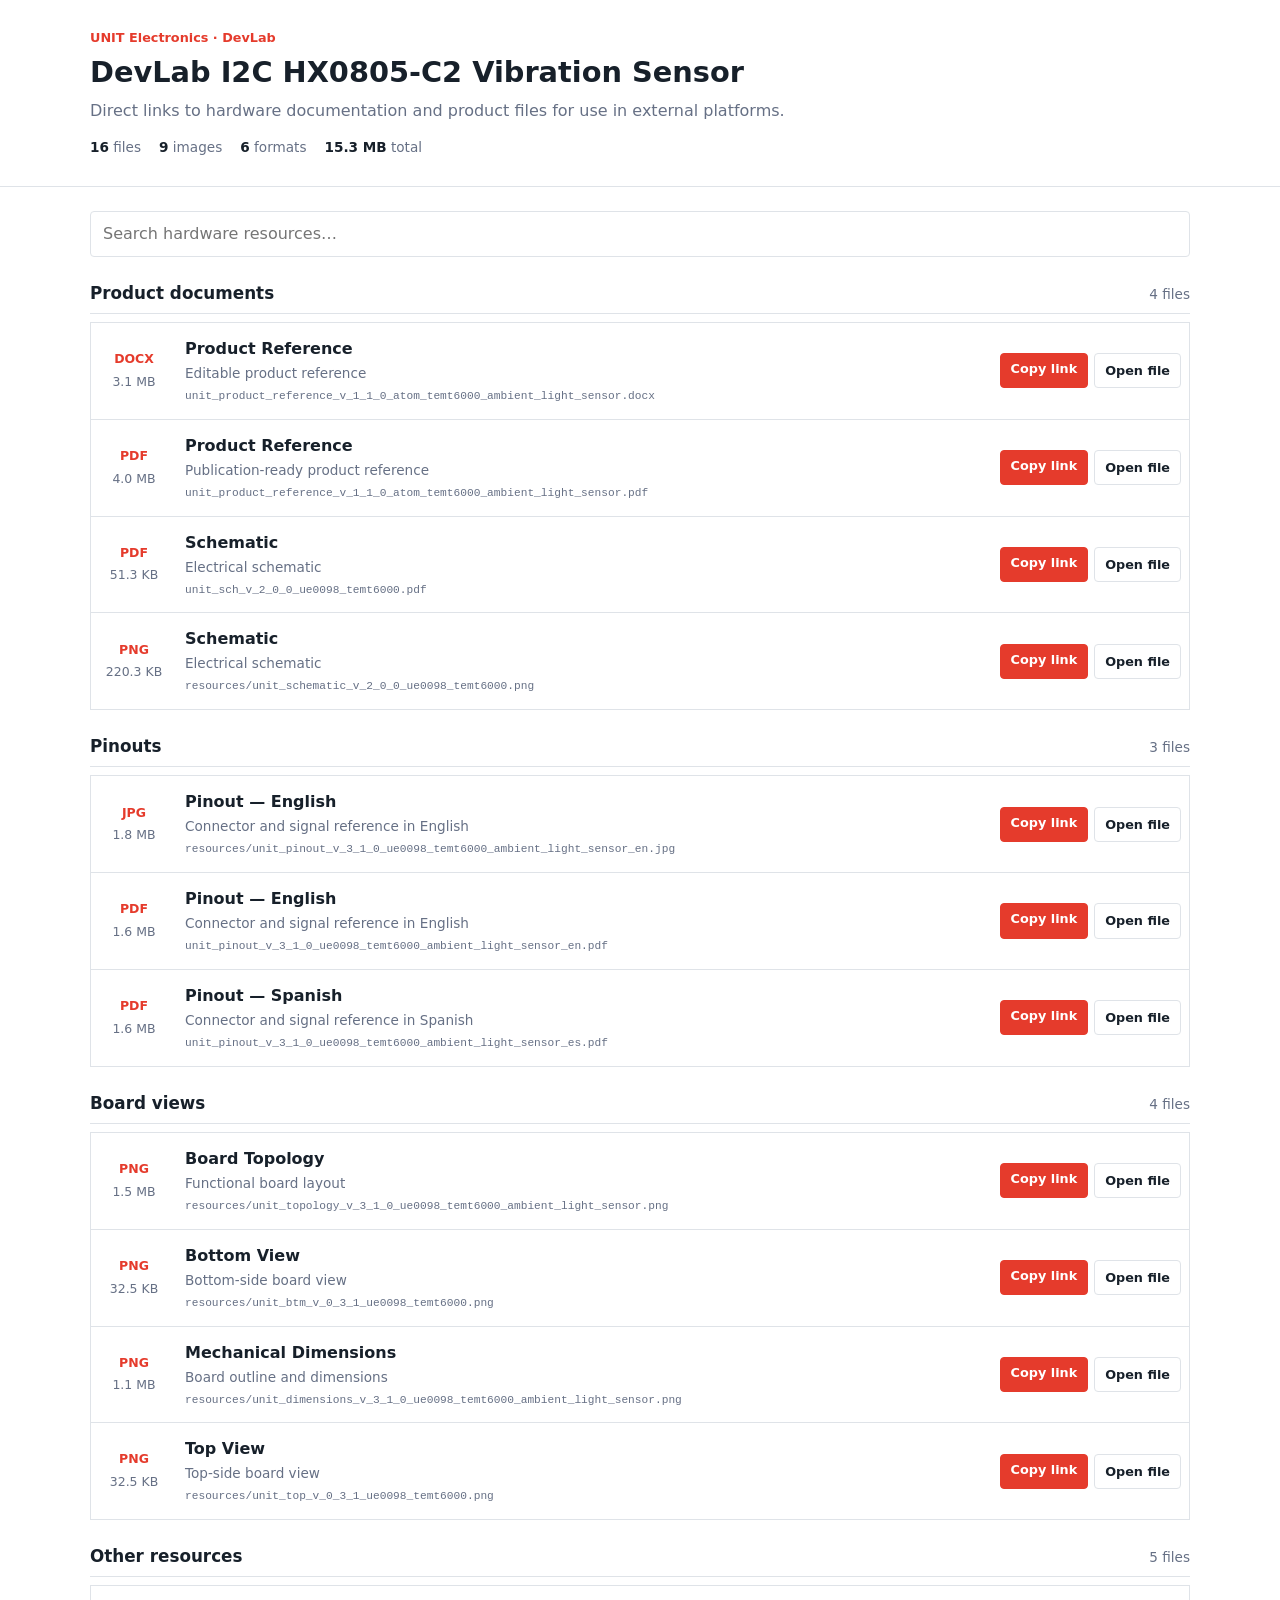
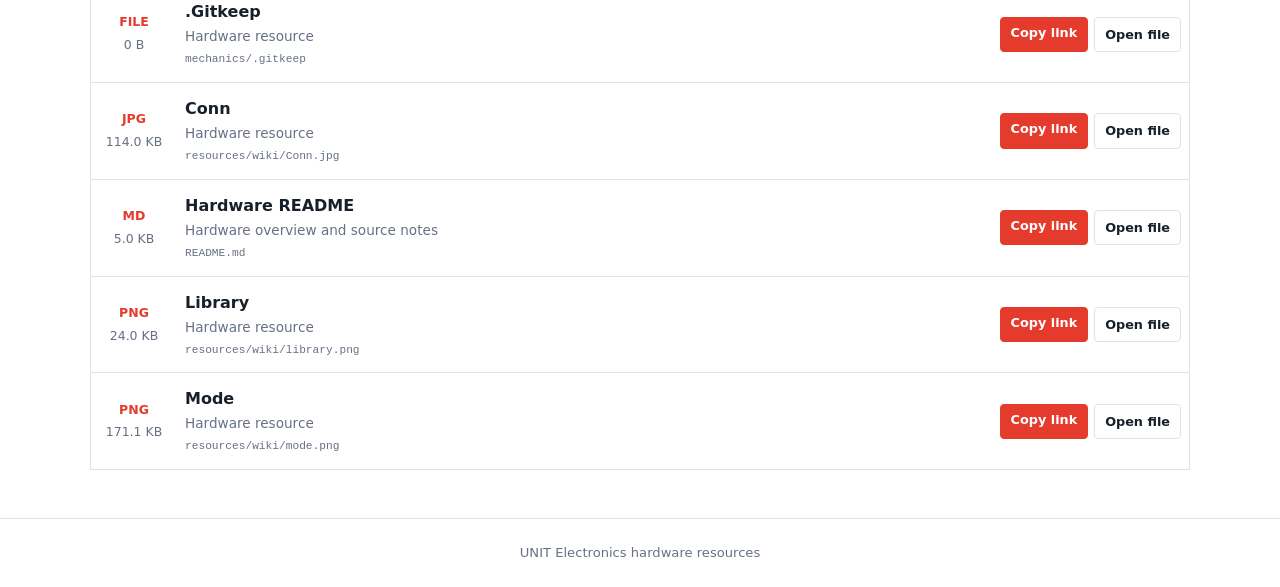
==== docs/hardware/index.html @ 13d0ce16 "Auto-update hardware documentation" ====
<!DOCTYPE html>
<html lang="en">
<head>
  <meta charset="UTF-8">
  <meta name="viewport" content="width=device-width, initial-scale=1.0">
  <meta name="description" content="DevLab I2C HX0805-C2 Vibration Sensor hardware documentation and downloads">
  <title>DevLab I2C HX0805-C2 Vibration Sensor | Hardware Resources</title>
  <style>
    :root {
      --ink: #17202a;
      --muted: #667085;
      --line: #dfe3e8;
      --brand: #e53b2c;
    }
    * { box-sizing: border-box; }
    body {
      margin: 0;
      color: var(--ink);
      font: 16px/1.5 Inter, ui-sans-serif, system-ui, -apple-system, sans-serif;
    }
    .site-header { border-bottom: 1px solid var(--line); }
    .header-content, main {
      width: min(1100px, calc(100% - 32px));
      margin: 0 auto;
    }
    .header-content { padding: 28px 0; }
    .eyebrow {
      margin: 0 0 4px;
      color: var(--brand);
      font-size: .8rem;
      font-weight: 700;
    }
    h1 { margin: 0; font-size: 1.8rem; }
    .subtitle { margin: 5px 0 0; color: var(--muted); }
    .summary {
      display: flex;
      flex-wrap: wrap;
      gap: 18px;
      margin-top: 14px;
      color: var(--muted);
      font-size: .85rem;
    }
    .summary strong { color: var(--ink); }
    main { padding: 24px 0 48px; }
    .toolbar { margin-bottom: 24px; }
    .search {
      width: 100%;
      padding: 10px 12px;
      border: 1px solid var(--line);
      border-radius: 4px;
      color: var(--ink);
      font: inherit;
    }
    .search:focus { outline: 2px solid #f6c4bf; border-color: var(--brand); }
    .resource-section { margin-top: 24px; }
    .section-heading {
      display: flex;
      align-items: baseline;
      justify-content: space-between;
      margin-bottom: 8px;
      border-bottom: 1px solid var(--line);
    }
    .section-heading h2 { margin: 0 0 7px; font-size: 1.05rem; }
    .section-heading span { color: var(--muted); font-size: .85rem; }
    .resource-list { border-top: 1px solid var(--line); }
    .resource-item {
      display: grid;
      grid-template-columns: 70px minmax(0, 1fr) auto;
      align-items: center;
      gap: 16px;
      padding: 14px 8px;
      border: 1px solid var(--line);
      border-top: 0;
    }
    .file-meta { display: grid; gap: 4px; text-align: center; }
    .file-type {
      color: var(--brand);
      font-size: .78rem;
    }
    .file-size { color: var(--muted); font-size: .78rem; }
    .resource-details { min-width: 0; }
    .resource-item h3 { margin: 0; font-size: 1rem; }
    .resource-item p {
      display: inline;
      margin: 0 8px 0 0;
      color: var(--muted);
      font-size: .85rem;
    }
    .resource-item code {
      display: block;
      overflow: hidden;
      margin-top: 3px;
      color: var(--muted);
      font-size: .7rem;
      text-overflow: ellipsis;
      white-space: nowrap;
    }
    .actions { display: flex; gap: 6px; }
    .button {
      display: inline-flex;
      justify-content: center;
      padding: 7px 10px;
      border: 1px solid var(--line);
      border-radius: 4px;
      color: var(--ink);
      background: #fff;
      cursor: pointer;
      text-decoration: none;
      font-size: .8rem;
      font-weight: 600;
      font-family: inherit;
    }
    .button:hover { border-color: #aeb4bd; }
    .button.primary { color: #fff; border-color: var(--brand); background: var(--brand); }
    .empty-state { display: none; padding: 32px 0; color: var(--muted); text-align: center; }
    footer { padding: 24px 16px; border-top: 1px solid var(--line); color: var(--muted); text-align: center; font-size: .82rem; }
    [hidden] { display: none !important; }
    .visually-hidden {
      position: absolute;
      width: 1px;
      height: 1px;
      padding: 0;
      margin: -1px;
      overflow: hidden;
      clip: rect(0, 0, 0, 0);
      white-space: nowrap;
      border: 0;
    }
    @media (max-width: 680px) {
      .resource-item { grid-template-columns: 52px minmax(0, 1fr); }
      .actions { grid-column: 1 / -1; padding-left: 68px; }
    }
  </style>
</head>
<body>
  <header class="site-header">
    <div class="header-content">
      <p class="eyebrow">UNIT Electronics · DevLab</p>
      <h1>DevLab I2C HX0805-C2 Vibration Sensor</h1>
      <p class="subtitle">Direct links to hardware documentation and product files for use in external platforms.</p>
      <div class="summary" aria-label="Resource summary">
        <span><strong>16</strong> files</span>
        <span><strong>9</strong> images</span>
        <span><strong>6</strong> formats</span>
        <span><strong>15.3 MB</strong> total</span>
      </div>
    </div>
  </header>
  <main>
    <div class="toolbar">
      <label for="resource-search" class="visually-hidden">Search hardware resources</label>
      <input id="resource-search" class="search" type="search" placeholder="Search hardware resources…" autocomplete="off">
    </div>

      <section class="resource-section">
        <div class="section-heading">
          <h2>Product documents</h2>
          <span>4 files</span>
        </div>
        <div class="resource-list">
        <article class="resource-item" data-search="product reference unit_product_reference_v_1_1_0_atom_temt6000_ambient_light_sensor.docx editable product reference">
          <div class="file-meta">
            <strong class="file-type">DOCX</strong>
            <span class="file-size">3.1 MB</span>
          </div>
          <div class="resource-details">
            <h3>Product Reference</h3>
            <p>Editable product reference</p>
            <code title="unit_product_reference_v_1_1_0_atom_temt6000_ambient_light_sensor.docx">unit_product_reference_v_1_1_0_atom_temt6000_ambient_light_sensor.docx</code>
          </div>
          <div class="actions">
            <button class="button primary copy-link" type="button" data-url="unit_product_reference_v_1_1_0_atom_temt6000_ambient_light_sensor.docx">Copy link</button>
            <a class="button" href="unit_product_reference_v_1_1_0_atom_temt6000_ambient_light_sensor.docx" target="_blank" rel="noopener">Open file</a>
          </div>
        </article>

        <article class="resource-item" data-search="product reference unit_product_reference_v_1_1_0_atom_temt6000_ambient_light_sensor.pdf publication-ready product reference">
          <div class="file-meta">
            <strong class="file-type">PDF</strong>
            <span class="file-size">4.0 MB</span>
          </div>
          <div class="resource-details">
            <h3>Product Reference</h3>
            <p>Publication-ready product reference</p>
            <code title="unit_product_reference_v_1_1_0_atom_temt6000_ambient_light_sensor.pdf">unit_product_reference_v_1_1_0_atom_temt6000_ambient_light_sensor.pdf</code>
          </div>
          <div class="actions">
            <button class="button primary copy-link" type="button" data-url="unit_product_reference_v_1_1_0_atom_temt6000_ambient_light_sensor.pdf">Copy link</button>
            <a class="button" href="unit_product_reference_v_1_1_0_atom_temt6000_ambient_light_sensor.pdf" target="_blank" rel="noopener">Open file</a>
          </div>
        </article>

        <article class="resource-item" data-search="schematic unit_sch_v_2_0_0_ue0098_temt6000.pdf electrical schematic">
          <div class="file-meta">
            <strong class="file-type">PDF</strong>
            <span class="file-size">51.3 KB</span>
          </div>
          <div class="resource-details">
            <h3>Schematic</h3>
            <p>Electrical schematic</p>
            <code title="unit_sch_v_2_0_0_ue0098_temt6000.pdf">unit_sch_v_2_0_0_ue0098_temt6000.pdf</code>
          </div>
          <div class="actions">
            <button class="button primary copy-link" type="button" data-url="unit_sch_v_2_0_0_ue0098_temt6000.pdf">Copy link</button>
            <a class="button" href="unit_sch_v_2_0_0_ue0098_temt6000.pdf" target="_blank" rel="noopener">Open file</a>
          </div>
        </article>

        <article class="resource-item" data-search="schematic resources/unit_schematic_v_2_0_0_ue0098_temt6000.png electrical schematic">
          <div class="file-meta">
            <strong class="file-type">PNG</strong>
            <span class="file-size">220.3 KB</span>
          </div>
          <div class="resource-details">
            <h3>Schematic</h3>
            <p>Electrical schematic</p>
            <code title="resources/unit_schematic_v_2_0_0_ue0098_temt6000.png">resources/unit_schematic_v_2_0_0_ue0098_temt6000.png</code>
          </div>
          <div class="actions">
            <button class="button primary copy-link" type="button" data-url="resources/unit_schematic_v_2_0_0_ue0098_temt6000.png">Copy link</button>
            <a class="button" href="resources/unit_schematic_v_2_0_0_ue0098_temt6000.png" target="_blank" rel="noopener">Open file</a>
          </div>
        </article>
        </div>
      </section>
      <section class="resource-section">
        <div class="section-heading">
          <h2>Pinouts</h2>
          <span>3 files</span>
        </div>
        <div class="resource-list">
        <article class="resource-item" data-search="pinout — english resources/unit_pinout_v_3_1_0_ue0098_temt6000_ambient_light_sensor_en.jpg connector and signal reference in english">
          <div class="file-meta">
            <strong class="file-type">JPG</strong>
            <span class="file-size">1.8 MB</span>
          </div>
          <div class="resource-details">
            <h3>Pinout — English</h3>
            <p>Connector and signal reference in English</p>
            <code title="resources/unit_pinout_v_3_1_0_ue0098_temt6000_ambient_light_sensor_en.jpg">resources/unit_pinout_v_3_1_0_ue0098_temt6000_ambient_light_sensor_en.jpg</code>
          </div>
          <div class="actions">
            <button class="button primary copy-link" type="button" data-url="resources/unit_pinout_v_3_1_0_ue0098_temt6000_ambient_light_sensor_en.jpg">Copy link</button>
            <a class="button" href="resources/unit_pinout_v_3_1_0_ue0098_temt6000_ambient_light_sensor_en.jpg" target="_blank" rel="noopener">Open file</a>
          </div>
        </article>

        <article class="resource-item" data-search="pinout — english unit_pinout_v_3_1_0_ue0098_temt6000_ambient_light_sensor_en.pdf connector and signal reference in english">
          <div class="file-meta">
            <strong class="file-type">PDF</strong>
            <span class="file-size">1.6 MB</span>
          </div>
          <div class="resource-details">
            <h3>Pinout — English</h3>
            <p>Connector and signal reference in English</p>
            <code title="unit_pinout_v_3_1_0_ue0098_temt6000_ambient_light_sensor_en.pdf">unit_pinout_v_3_1_0_ue0098_temt6000_ambient_light_sensor_en.pdf</code>
          </div>
          <div class="actions">
            <button class="button primary copy-link" type="button" data-url="unit_pinout_v_3_1_0_ue0098_temt6000_ambient_light_sensor_en.pdf">Copy link</button>
            <a class="button" href="unit_pinout_v_3_1_0_ue0098_temt6000_ambient_light_sensor_en.pdf" target="_blank" rel="noopener">Open file</a>
          </div>
        </article>

        <article class="resource-item" data-search="pinout — spanish unit_pinout_v_3_1_0_ue0098_temt6000_ambient_light_sensor_es.pdf connector and signal reference in spanish">
          <div class="file-meta">
            <strong class="file-type">PDF</strong>
            <span class="file-size">1.6 MB</span>
          </div>
          <div class="resource-details">
            <h3>Pinout — Spanish</h3>
            <p>Connector and signal reference in Spanish</p>
            <code title="unit_pinout_v_3_1_0_ue0098_temt6000_ambient_light_sensor_es.pdf">unit_pinout_v_3_1_0_ue0098_temt6000_ambient_light_sensor_es.pdf</code>
          </div>
          <div class="actions">
            <button class="button primary copy-link" type="button" data-url="unit_pinout_v_3_1_0_ue0098_temt6000_ambient_light_sensor_es.pdf">Copy link</button>
            <a class="button" href="unit_pinout_v_3_1_0_ue0098_temt6000_ambient_light_sensor_es.pdf" target="_blank" rel="noopener">Open file</a>
          </div>
        </article>
        </div>
      </section>
      <section class="resource-section">
        <div class="section-heading">
          <h2>Board views</h2>
          <span>4 files</span>
        </div>
        <div class="resource-list">
        <article class="resource-item" data-search="board topology resources/unit_topology_v_3_1_0_ue0098_temt6000_ambient_light_sensor.png functional board layout">
          <div class="file-meta">
            <strong class="file-type">PNG</strong>
            <span class="file-size">1.5 MB</span>
          </div>
          <div class="resource-details">
            <h3>Board Topology</h3>
            <p>Functional board layout</p>
            <code title="resources/unit_topology_v_3_1_0_ue0098_temt6000_ambient_light_sensor.png">resources/unit_topology_v_3_1_0_ue0098_temt6000_ambient_light_sensor.png</code>
          </div>
          <div class="actions">
            <button class="button primary copy-link" type="button" data-url="resources/unit_topology_v_3_1_0_ue0098_temt6000_ambient_light_sensor.png">Copy link</button>
            <a class="button" href="resources/unit_topology_v_3_1_0_ue0098_temt6000_ambient_light_sensor.png" target="_blank" rel="noopener">Open file</a>
          </div>
        </article>

        <article class="resource-item" data-search="bottom view resources/unit_btm_v_0_3_1_ue0098_temt6000.png bottom-side board view">
          <div class="file-meta">
            <strong class="file-type">PNG</strong>
            <span class="file-size">32.5 KB</span>
          </div>
          <div class="resource-details">
            <h3>Bottom View</h3>
            <p>Bottom-side board view</p>
            <code title="resources/unit_btm_v_0_3_1_ue0098_temt6000.png">resources/unit_btm_v_0_3_1_ue0098_temt6000.png</code>
          </div>
          <div class="actions">
            <button class="button primary copy-link" type="button" data-url="resources/unit_btm_v_0_3_1_ue0098_temt6000.png">Copy link</button>
            <a class="button" href="resources/unit_btm_v_0_3_1_ue0098_temt6000.png" target="_blank" rel="noopener">Open file</a>
          </div>
        </article>

        <article class="resource-item" data-search="mechanical dimensions resources/unit_dimensions_v_3_1_0_ue0098_temt6000_ambient_light_sensor.png board outline and dimensions">
          <div class="file-meta">
            <strong class="file-type">PNG</strong>
            <span class="file-size">1.1 MB</span>
          </div>
          <div class="resource-details">
            <h3>Mechanical Dimensions</h3>
            <p>Board outline and dimensions</p>
            <code title="resources/unit_dimensions_v_3_1_0_ue0098_temt6000_ambient_light_sensor.png">resources/unit_dimensions_v_3_1_0_ue0098_temt6000_ambient_light_sensor.png</code>
          </div>
          <div class="actions">
            <button class="button primary copy-link" type="button" data-url="resources/unit_dimensions_v_3_1_0_ue0098_temt6000_ambient_light_sensor.png">Copy link</button>
            <a class="button" href="resources/unit_dimensions_v_3_1_0_ue0098_temt6000_ambient_light_sensor.png" target="_blank" rel="noopener">Open file</a>
          </div>
        </article>

        <article class="resource-item" data-search="top view resources/unit_top_v_0_3_1_ue0098_temt6000.png top-side board view">
          <div class="file-meta">
            <strong class="file-type">PNG</strong>
            <span class="file-size">32.5 KB</span>
          </div>
          <div class="resource-details">
            <h3>Top View</h3>
            <p>Top-side board view</p>
            <code title="resources/unit_top_v_0_3_1_ue0098_temt6000.png">resources/unit_top_v_0_3_1_ue0098_temt6000.png</code>
          </div>
          <div class="actions">
            <button class="button primary copy-link" type="button" data-url="resources/unit_top_v_0_3_1_ue0098_temt6000.png">Copy link</button>
            <a class="button" href="resources/unit_top_v_0_3_1_ue0098_temt6000.png" target="_blank" rel="noopener">Open file</a>
          </div>
        </article>
        </div>
      </section>
      <section class="resource-section">
        <div class="section-heading">
          <h2>Other resources</h2>
          <span>5 files</span>
        </div>
        <div class="resource-list">
        <article class="resource-item" data-search=".gitkeep mechanics/.gitkeep hardware resource">
          <div class="file-meta">
            <strong class="file-type">FILE</strong>
            <span class="file-size">0 B</span>
          </div>
          <div class="resource-details">
            <h3>.Gitkeep</h3>
            <p>Hardware resource</p>
            <code title="mechanics/.gitkeep">mechanics/.gitkeep</code>
          </div>
          <div class="actions">
            <button class="button primary copy-link" type="button" data-url="mechanics/.gitkeep">Copy link</button>
            <a class="button" href="mechanics/.gitkeep" target="_blank" rel="noopener">Open file</a>
          </div>
        </article>

        <article class="resource-item" data-search="conn resources/wiki/conn.jpg hardware resource">
          <div class="file-meta">
            <strong class="file-type">JPG</strong>
            <span class="file-size">114.0 KB</span>
          </div>
          <div class="resource-details">
            <h3>Conn</h3>
            <p>Hardware resource</p>
            <code title="resources/wiki/Conn.jpg">resources/wiki/Conn.jpg</code>
          </div>
          <div class="actions">
            <button class="button primary copy-link" type="button" data-url="resources/wiki/Conn.jpg">Copy link</button>
            <a class="button" href="resources/wiki/Conn.jpg" target="_blank" rel="noopener">Open file</a>
          </div>
        </article>

        <article class="resource-item" data-search="hardware readme readme.md hardware overview and source notes">
          <div class="file-meta">
            <strong class="file-type">MD</strong>
            <span class="file-size">5.0 KB</span>
          </div>
          <div class="resource-details">
            <h3>Hardware README</h3>
            <p>Hardware overview and source notes</p>
            <code title="README.md">README.md</code>
          </div>
          <div class="actions">
            <button class="button primary copy-link" type="button" data-url="README.md">Copy link</button>
            <a class="button" href="README.md" target="_blank" rel="noopener">Open file</a>
          </div>
        </article>

        <article class="resource-item" data-search="library resources/wiki/library.png hardware resource">
          <div class="file-meta">
            <strong class="file-type">PNG</strong>
            <span class="file-size">24.0 KB</span>
          </div>
          <div class="resource-details">
            <h3>Library</h3>
            <p>Hardware resource</p>
            <code title="resources/wiki/library.png">resources/wiki/library.png</code>
          </div>
          <div class="actions">
            <button class="button primary copy-link" type="button" data-url="resources/wiki/library.png">Copy link</button>
            <a class="button" href="resources/wiki/library.png" target="_blank" rel="noopener">Open file</a>
          </div>
        </article>

        <article class="resource-item" data-search="mode resources/wiki/mode.png hardware resource">
          <div class="file-meta">
            <strong class="file-type">PNG</strong>
            <span class="file-size">171.1 KB</span>
          </div>
          <div class="resource-details">
            <h3>Mode</h3>
            <p>Hardware resource</p>
            <code title="resources/wiki/mode.png">resources/wiki/mode.png</code>
          </div>
          <div class="actions">
            <button class="button primary copy-link" type="button" data-url="resources/wiki/mode.png">Copy link</button>
            <a class="button" href="resources/wiki/mode.png" target="_blank" rel="noopener">Open file</a>
          </div>
        </article>
        </div>
      </section>
    <p id="empty-state" class="empty-state">No resources match your search.</p>
  </main>
  <footer>UNIT Electronics hardware resources</footer>
  <script>
    const search = document.getElementById('resource-search');
    const sections = [...document.querySelectorAll('.resource-section')];
    const emptyState = document.getElementById('empty-state');
    const copyText = async (text) => {
      try {
        await navigator.clipboard.writeText(text);
      } catch (error) {
        const input = document.createElement('textarea');
        input.value = text;
        input.style.position = 'fixed';
        input.style.opacity = '0';
        document.body.appendChild(input);
        input.select();
        document.execCommand('copy');
        input.remove();
      }
    };
    document.querySelectorAll('.copy-link').forEach((button) => {
      button.addEventListener('click', async () => {
        const absoluteUrl = new URL(button.dataset.url, document.baseURI).href;
        await copyText(absoluteUrl);
        const originalLabel = button.textContent;
        button.textContent = 'Copied';
        setTimeout(() => { button.textContent = originalLabel; }, 1600);
      });
    });
    search.addEventListener('input', () => {
      const query = search.value.trim().toLowerCase();
      let visibleCards = 0;
      sections.forEach((section) => {
        let sectionCards = 0;
        section.querySelectorAll('.resource-item').forEach((card) => {
          const match = card.dataset.search.includes(query);
          card.hidden = !match;
          sectionCards += Number(match);
        });
        section.hidden = sectionCards === 0;
        visibleCards += sectionCards;
      });
      emptyState.style.display = visibleCards ? 'none' : 'block';
    });
  </script>
</body>
</html>
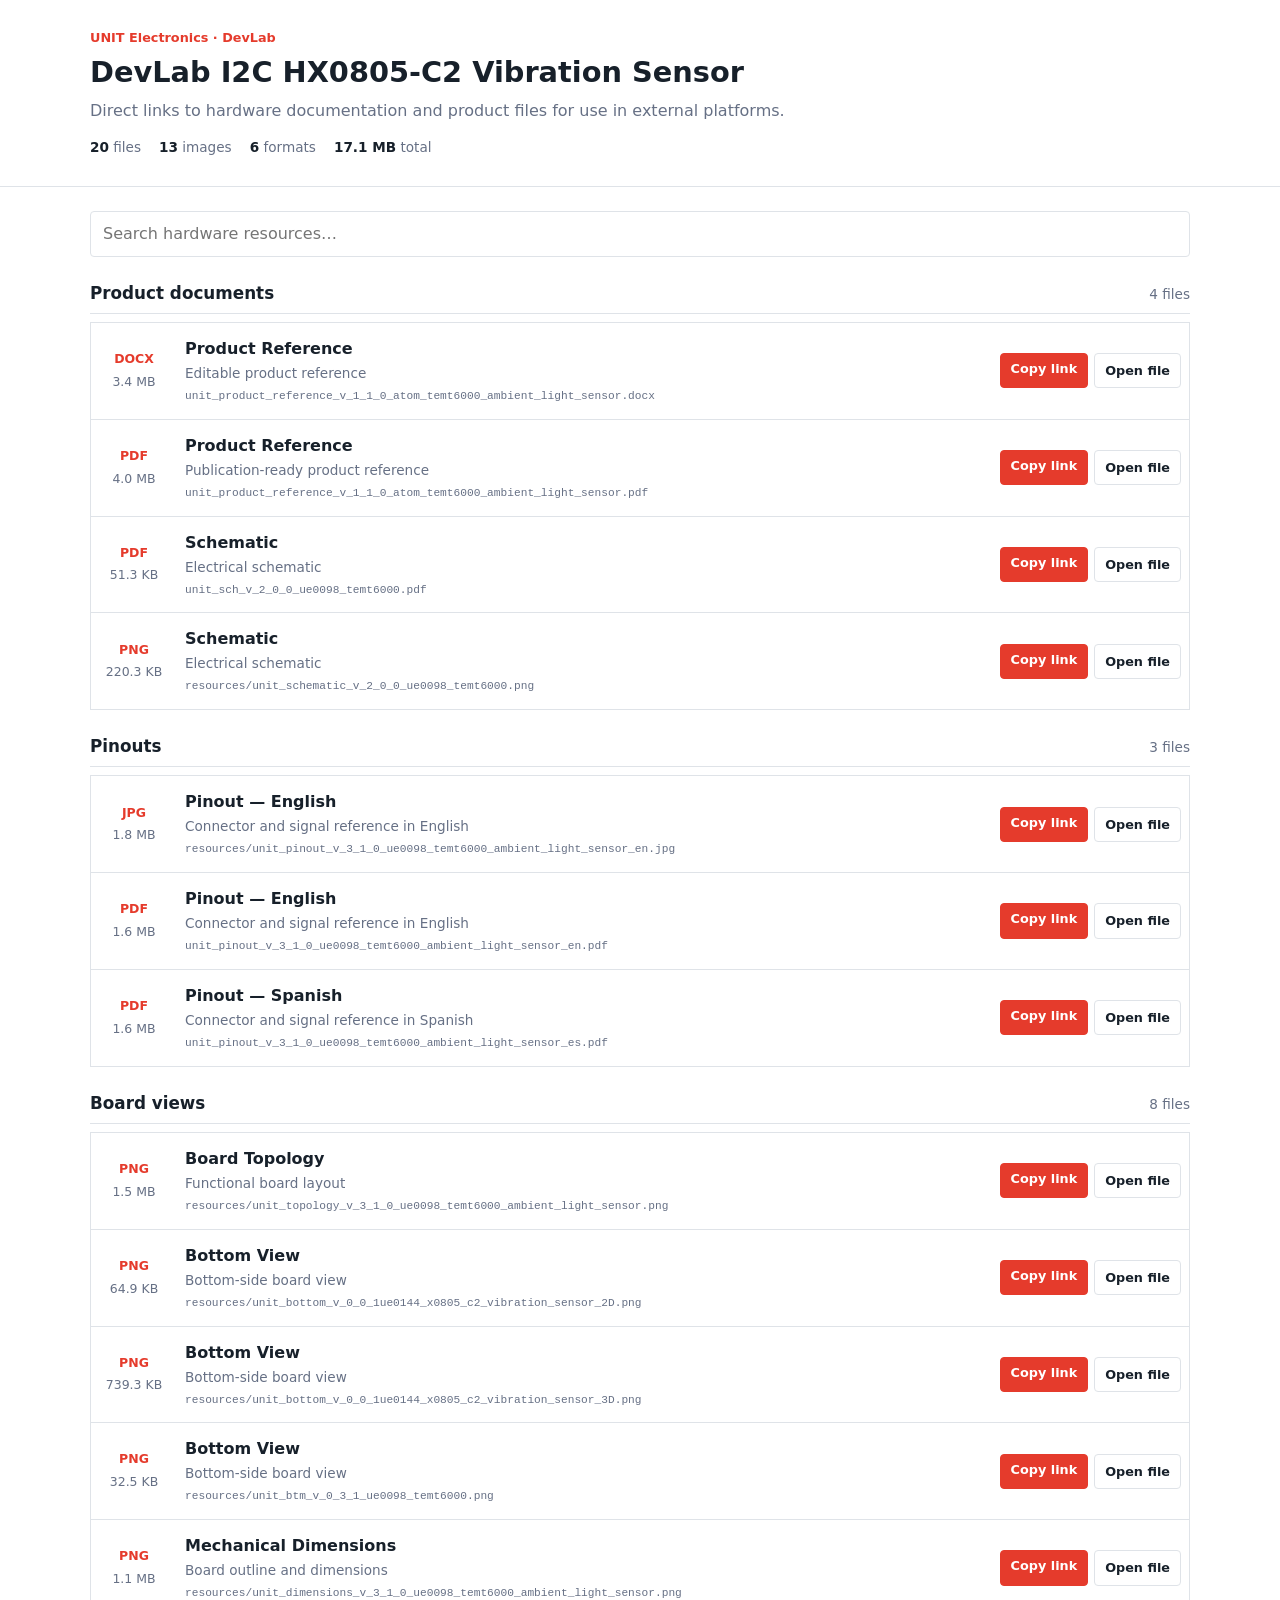
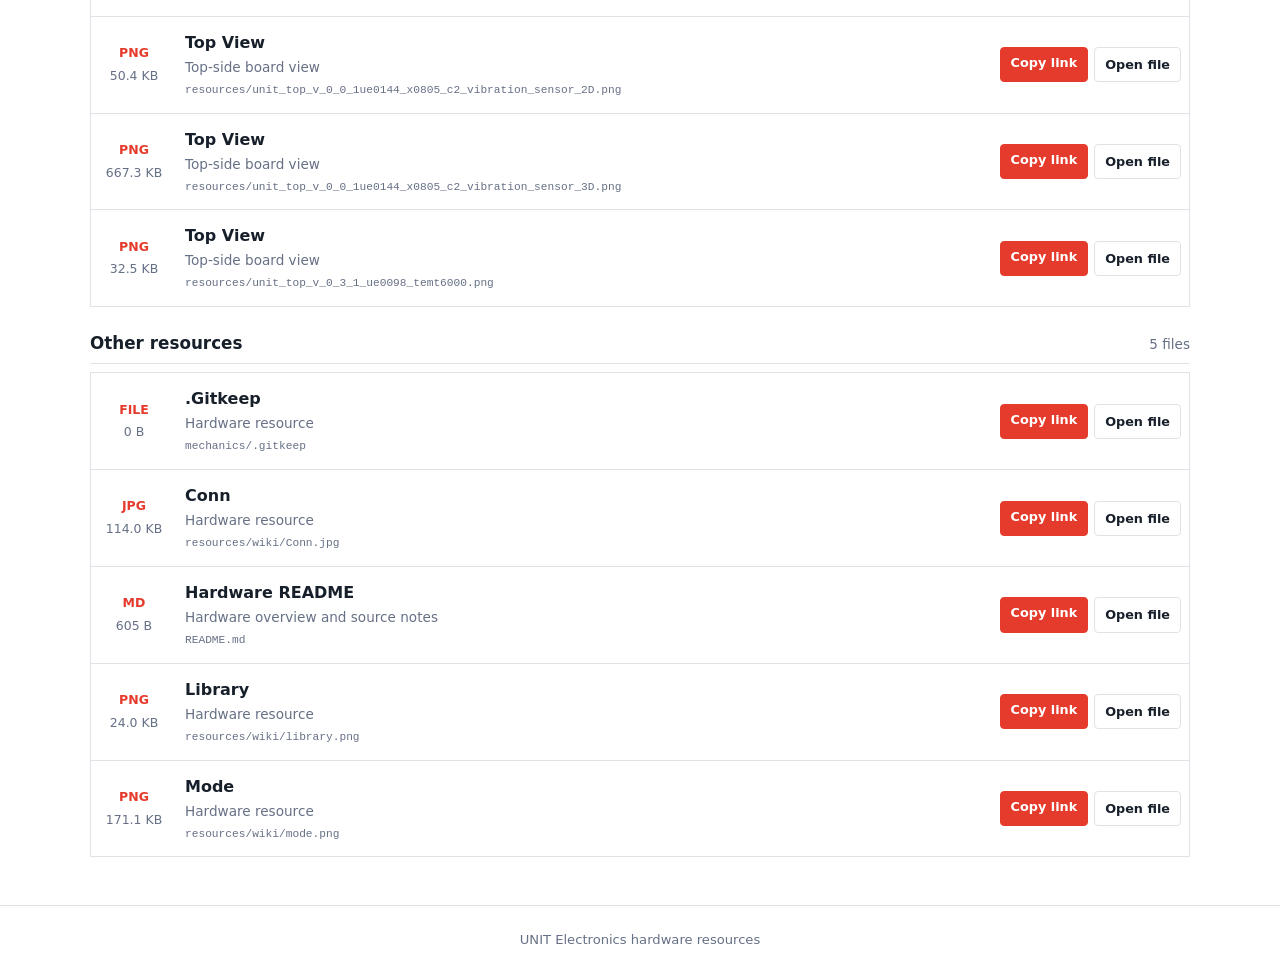
==== commit 4bff8c6e: "Auto-update hardware documentation" ====
--- a/docs/hardware/index.html
+++ b/docs/hardware/index.html
@@ -139,10 +139,10 @@
       <h1>DevLab I2C HX0805-C2 Vibration Sensor</h1>
       <p class="subtitle">Direct links to hardware documentation and product files for use in external platforms.</p>
       <div class="summary" aria-label="Resource summary">
-        <span><strong>16</strong> files</span>
-        <span><strong>9</strong> images</span>
+        <span><strong>20</strong> files</span>
+        <span><strong>13</strong> images</span>
         <span><strong>6</strong> formats</span>
-        <span><strong>15.3 MB</strong> total</span>
+        <span><strong>17.1 MB</strong> total</span>
       </div>
     </div>
   </header>
@@ -161,7 +161,7 @@
         <article class="resource-item" data-search="product reference unit_product_reference_v_1_1_0_atom_temt6000_ambient_light_sensor.docx editable product reference">
           <div class="file-meta">
             <strong class="file-type">DOCX</strong>
-            <span class="file-size">3.1 MB</span>
+            <span class="file-size">3.4 MB</span>
           </div>
           <div class="resource-details">
             <h3>Product Reference</h3>
@@ -281,7 +281,7 @@
       <section class="resource-section">
         <div class="section-heading">
           <h2>Board views</h2>
-          <span>4 files</span>
+          <span>8 files</span>
         </div>
         <div class="resource-list">
         <article class="resource-item" data-search="board topology resources/unit_topology_v_3_1_0_ue0098_temt6000_ambient_light_sensor.png functional board layout">
@@ -300,6 +300,38 @@
           </div>
         </article>
 
+        <article class="resource-item" data-search="bottom view resources/unit_bottom_v_0_0_1ue0144_x0805_c2_vibration_sensor_2d.png bottom-side board view">
+          <div class="file-meta">
+            <strong class="file-type">PNG</strong>
+            <span class="file-size">64.9 KB</span>
+          </div>
+          <div class="resource-details">
+            <h3>Bottom View</h3>
+            <p>Bottom-side board view</p>
+            <code title="resources/unit_bottom_v_0_0_1ue0144_x0805_c2_vibration_sensor_2D.png">resources/unit_bottom_v_0_0_1ue0144_x0805_c2_vibration_sensor_2D.png</code>
+          </div>
+          <div class="actions">
+            <button class="button primary copy-link" type="button" data-url="resources/unit_bottom_v_0_0_1ue0144_x0805_c2_vibration_sensor_2D.png">Copy link</button>
+            <a class="button" href="resources/unit_bottom_v_0_0_1ue0144_x0805_c2_vibration_sensor_2D.png" target="_blank" rel="noopener">Open file</a>
+          </div>
+        </article>
+
+        <article class="resource-item" data-search="bottom view resources/unit_bottom_v_0_0_1ue0144_x0805_c2_vibration_sensor_3d.png bottom-side board view">
+          <div class="file-meta">
+            <strong class="file-type">PNG</strong>
+            <span class="file-size">739.3 KB</span>
+          </div>
+          <div class="resource-details">
+            <h3>Bottom View</h3>
+            <p>Bottom-side board view</p>
+            <code title="resources/unit_bottom_v_0_0_1ue0144_x0805_c2_vibration_sensor_3D.png">resources/unit_bottom_v_0_0_1ue0144_x0805_c2_vibration_sensor_3D.png</code>
+          </div>
+          <div class="actions">
+            <button class="button primary copy-link" type="button" data-url="resources/unit_bottom_v_0_0_1ue0144_x0805_c2_vibration_sensor_3D.png">Copy link</button>
+            <a class="button" href="resources/unit_bottom_v_0_0_1ue0144_x0805_c2_vibration_sensor_3D.png" target="_blank" rel="noopener">Open file</a>
+          </div>
+        </article>
+
         <article class="resource-item" data-search="bottom view resources/unit_btm_v_0_3_1_ue0098_temt6000.png bottom-side board view">
           <div class="file-meta">
             <strong class="file-type">PNG</strong>
@@ -329,6 +361,38 @@
           <div class="actions">
             <button class="button primary copy-link" type="button" data-url="resources/unit_dimensions_v_3_1_0_ue0098_temt6000_ambient_light_sensor.png">Copy link</button>
             <a class="button" href="resources/unit_dimensions_v_3_1_0_ue0098_temt6000_ambient_light_sensor.png" target="_blank" rel="noopener">Open file</a>
+          </div>
+        </article>
+
+        <article class="resource-item" data-search="top view resources/unit_top_v_0_0_1ue0144_x0805_c2_vibration_sensor_2d.png top-side board view">
+          <div class="file-meta">
+            <strong class="file-type">PNG</strong>
+            <span class="file-size">50.4 KB</span>
+          </div>
+          <div class="resource-details">
+            <h3>Top View</h3>
+            <p>Top-side board view</p>
+            <code title="resources/unit_top_v_0_0_1ue0144_x0805_c2_vibration_sensor_2D.png">resources/unit_top_v_0_0_1ue0144_x0805_c2_vibration_sensor_2D.png</code>
+          </div>
+          <div class="actions">
+            <button class="button primary copy-link" type="button" data-url="resources/unit_top_v_0_0_1ue0144_x0805_c2_vibration_sensor_2D.png">Copy link</button>
+            <a class="button" href="resources/unit_top_v_0_0_1ue0144_x0805_c2_vibration_sensor_2D.png" target="_blank" rel="noopener">Open file</a>
+          </div>
+        </article>
+
+        <article class="resource-item" data-search="top view resources/unit_top_v_0_0_1ue0144_x0805_c2_vibration_sensor_3d.png top-side board view">
+          <div class="file-meta">
+            <strong class="file-type">PNG</strong>
+            <span class="file-size">667.3 KB</span>
+          </div>
+          <div class="resource-details">
+            <h3>Top View</h3>
+            <p>Top-side board view</p>
+            <code title="resources/unit_top_v_0_0_1ue0144_x0805_c2_vibration_sensor_3D.png">resources/unit_top_v_0_0_1ue0144_x0805_c2_vibration_sensor_3D.png</code>
+          </div>
+          <div class="actions">
+            <button class="button primary copy-link" type="button" data-url="resources/unit_top_v_0_0_1ue0144_x0805_c2_vibration_sensor_3D.png">Copy link</button>
+            <a class="button" href="resources/unit_top_v_0_0_1ue0144_x0805_c2_vibration_sensor_3D.png" target="_blank" rel="noopener">Open file</a>
           </div>
         </article>
 
@@ -390,7 +454,7 @@
         <article class="resource-item" data-search="hardware readme readme.md hardware overview and source notes">
           <div class="file-meta">
             <strong class="file-type">MD</strong>
-            <span class="file-size">5.0 KB</span>
+            <span class="file-size">605 B</span>
           </div>
           <div class="resource-details">
             <h3>Hardware README</h3>
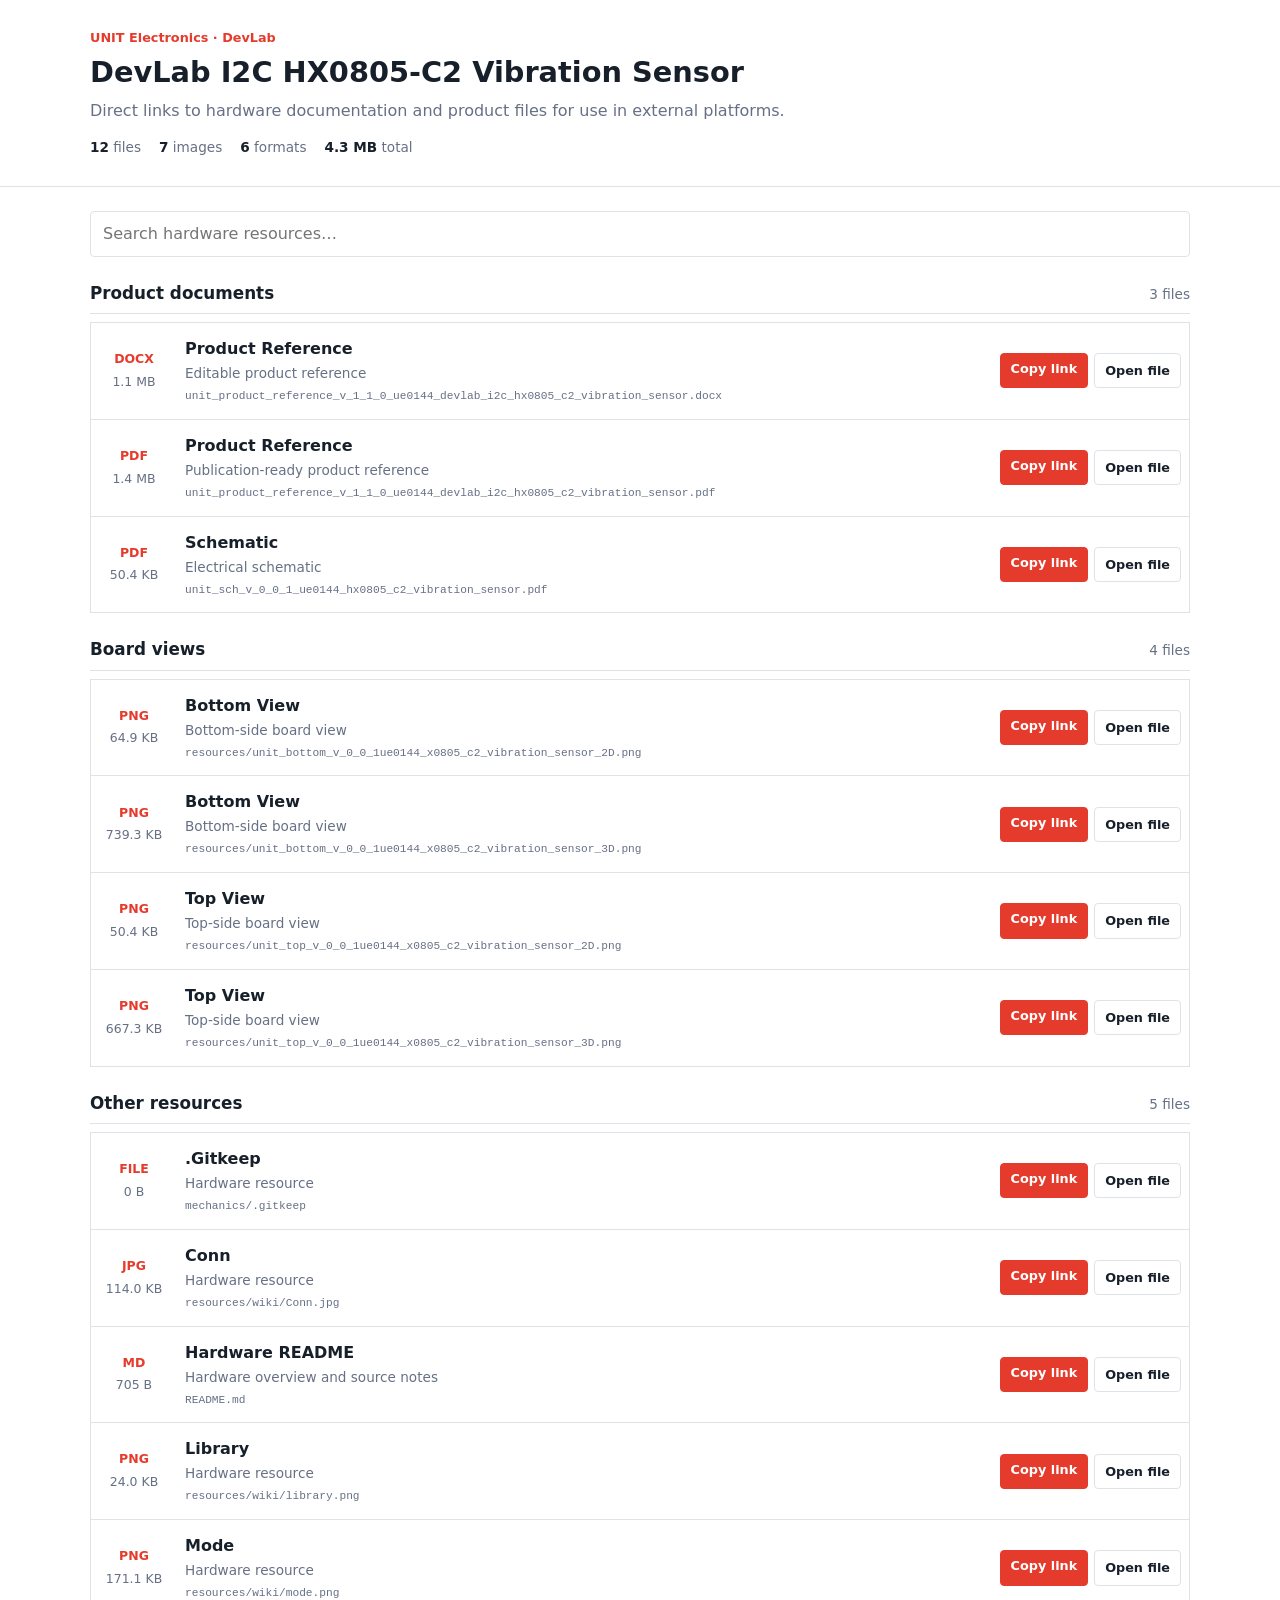
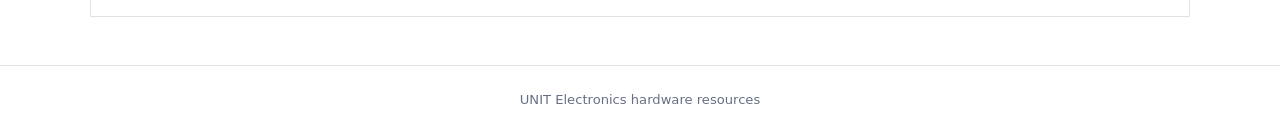
==== commit 19f4a757: "Auto-update hardware documentation" ====
--- a/docs/hardware/index.html
+++ b/docs/hardware/index.html
@@ -139,10 +139,10 @@
       <h1>DevLab I2C HX0805-C2 Vibration Sensor</h1>
       <p class="subtitle">Direct links to hardware documentation and product files for use in external platforms.</p>
       <div class="summary" aria-label="Resource summary">
-        <span><strong>20</strong> files</span>
-        <span><strong>13</strong> images</span>
+        <span><strong>12</strong> files</span>
+        <span><strong>7</strong> images</span>
         <span><strong>6</strong> formats</span>
-        <span><strong>17.1 MB</strong> total</span>
+        <span><strong>4.3 MB</strong> total</span>
       </div>
     </div>
   </header>
@@ -155,125 +155,54 @@
       <section class="resource-section">
         <div class="section-heading">
           <h2>Product documents</h2>
-          <span>4 files</span>
+          <span>3 files</span>
         </div>
         <div class="resource-list">
-        <article class="resource-item" data-search="product reference unit_product_reference_v_1_1_0_atom_temt6000_ambient_light_sensor.docx editable product reference">
+        <article class="resource-item" data-search="product reference unit_product_reference_v_1_1_0_ue0144_devlab_i2c_hx0805_c2_vibration_sensor.docx editable product reference">
           <div class="file-meta">
             <strong class="file-type">DOCX</strong>
-            <span class="file-size">3.4 MB</span>
+            <span class="file-size">1.1 MB</span>
           </div>
           <div class="resource-details">
             <h3>Product Reference</h3>
             <p>Editable product reference</p>
-            <code title="unit_product_reference_v_1_1_0_atom_temt6000_ambient_light_sensor.docx">unit_product_reference_v_1_1_0_atom_temt6000_ambient_light_sensor.docx</code>
-          </div>
-          <div class="actions">
-            <button class="button primary copy-link" type="button" data-url="unit_product_reference_v_1_1_0_atom_temt6000_ambient_light_sensor.docx">Copy link</button>
-            <a class="button" href="unit_product_reference_v_1_1_0_atom_temt6000_ambient_light_sensor.docx" target="_blank" rel="noopener">Open file</a>
-          </div>
-        </article>
-
-        <article class="resource-item" data-search="product reference unit_product_reference_v_1_1_0_atom_temt6000_ambient_light_sensor.pdf publication-ready product reference">
+            <code title="unit_product_reference_v_1_1_0_ue0144_devlab_i2c_hx0805_c2_vibration_sensor.docx">unit_product_reference_v_1_1_0_ue0144_devlab_i2c_hx0805_c2_vibration_sensor.docx</code>
+          </div>
+          <div class="actions">
+            <button class="button primary copy-link" type="button" data-url="unit_product_reference_v_1_1_0_ue0144_devlab_i2c_hx0805_c2_vibration_sensor.docx">Copy link</button>
+            <a class="button" href="unit_product_reference_v_1_1_0_ue0144_devlab_i2c_hx0805_c2_vibration_sensor.docx" target="_blank" rel="noopener">Open file</a>
+          </div>
+        </article>
+
+        <article class="resource-item" data-search="product reference unit_product_reference_v_1_1_0_ue0144_devlab_i2c_hx0805_c2_vibration_sensor.pdf publication-ready product reference">
           <div class="file-meta">
             <strong class="file-type">PDF</strong>
-            <span class="file-size">4.0 MB</span>
+            <span class="file-size">1.4 MB</span>
           </div>
           <div class="resource-details">
             <h3>Product Reference</h3>
             <p>Publication-ready product reference</p>
-            <code title="unit_product_reference_v_1_1_0_atom_temt6000_ambient_light_sensor.pdf">unit_product_reference_v_1_1_0_atom_temt6000_ambient_light_sensor.pdf</code>
-          </div>
-          <div class="actions">
-            <button class="button primary copy-link" type="button" data-url="unit_product_reference_v_1_1_0_atom_temt6000_ambient_light_sensor.pdf">Copy link</button>
-            <a class="button" href="unit_product_reference_v_1_1_0_atom_temt6000_ambient_light_sensor.pdf" target="_blank" rel="noopener">Open file</a>
-          </div>
-        </article>
-
-        <article class="resource-item" data-search="schematic unit_sch_v_2_0_0_ue0098_temt6000.pdf electrical schematic">
+            <code title="unit_product_reference_v_1_1_0_ue0144_devlab_i2c_hx0805_c2_vibration_sensor.pdf">unit_product_reference_v_1_1_0_ue0144_devlab_i2c_hx0805_c2_vibration_sensor.pdf</code>
+          </div>
+          <div class="actions">
+            <button class="button primary copy-link" type="button" data-url="unit_product_reference_v_1_1_0_ue0144_devlab_i2c_hx0805_c2_vibration_sensor.pdf">Copy link</button>
+            <a class="button" href="unit_product_reference_v_1_1_0_ue0144_devlab_i2c_hx0805_c2_vibration_sensor.pdf" target="_blank" rel="noopener">Open file</a>
+          </div>
+        </article>
+
+        <article class="resource-item" data-search="schematic unit_sch_v_0_0_1_ue0144_hx0805_c2_vibration_sensor.pdf electrical schematic">
           <div class="file-meta">
             <strong class="file-type">PDF</strong>
-            <span class="file-size">51.3 KB</span>
+            <span class="file-size">50.4 KB</span>
           </div>
           <div class="resource-details">
             <h3>Schematic</h3>
             <p>Electrical schematic</p>
-            <code title="unit_sch_v_2_0_0_ue0098_temt6000.pdf">unit_sch_v_2_0_0_ue0098_temt6000.pdf</code>
-          </div>
-          <div class="actions">
-            <button class="button primary copy-link" type="button" data-url="unit_sch_v_2_0_0_ue0098_temt6000.pdf">Copy link</button>
-            <a class="button" href="unit_sch_v_2_0_0_ue0098_temt6000.pdf" target="_blank" rel="noopener">Open file</a>
-          </div>
-        </article>
-
-        <article class="resource-item" data-search="schematic resources/unit_schematic_v_2_0_0_ue0098_temt6000.png electrical schematic">
-          <div class="file-meta">
-            <strong class="file-type">PNG</strong>
-            <span class="file-size">220.3 KB</span>
-          </div>
-          <div class="resource-details">
-            <h3>Schematic</h3>
-            <p>Electrical schematic</p>
-            <code title="resources/unit_schematic_v_2_0_0_ue0098_temt6000.png">resources/unit_schematic_v_2_0_0_ue0098_temt6000.png</code>
-          </div>
-          <div class="actions">
-            <button class="button primary copy-link" type="button" data-url="resources/unit_schematic_v_2_0_0_ue0098_temt6000.png">Copy link</button>
-            <a class="button" href="resources/unit_schematic_v_2_0_0_ue0098_temt6000.png" target="_blank" rel="noopener">Open file</a>
-          </div>
-        </article>
-        </div>
-      </section>
-      <section class="resource-section">
-        <div class="section-heading">
-          <h2>Pinouts</h2>
-          <span>3 files</span>
-        </div>
-        <div class="resource-list">
-        <article class="resource-item" data-search="pinout — english resources/unit_pinout_v_3_1_0_ue0098_temt6000_ambient_light_sensor_en.jpg connector and signal reference in english">
-          <div class="file-meta">
-            <strong class="file-type">JPG</strong>
-            <span class="file-size">1.8 MB</span>
-          </div>
-          <div class="resource-details">
-            <h3>Pinout — English</h3>
-            <p>Connector and signal reference in English</p>
-            <code title="resources/unit_pinout_v_3_1_0_ue0098_temt6000_ambient_light_sensor_en.jpg">resources/unit_pinout_v_3_1_0_ue0098_temt6000_ambient_light_sensor_en.jpg</code>
-          </div>
-          <div class="actions">
-            <button class="button primary copy-link" type="button" data-url="resources/unit_pinout_v_3_1_0_ue0098_temt6000_ambient_light_sensor_en.jpg">Copy link</button>
-            <a class="button" href="resources/unit_pinout_v_3_1_0_ue0098_temt6000_ambient_light_sensor_en.jpg" target="_blank" rel="noopener">Open file</a>
-          </div>
-        </article>
-
-        <article class="resource-item" data-search="pinout — english unit_pinout_v_3_1_0_ue0098_temt6000_ambient_light_sensor_en.pdf connector and signal reference in english">
-          <div class="file-meta">
-            <strong class="file-type">PDF</strong>
-            <span class="file-size">1.6 MB</span>
-          </div>
-          <div class="resource-details">
-            <h3>Pinout — English</h3>
-            <p>Connector and signal reference in English</p>
-            <code title="unit_pinout_v_3_1_0_ue0098_temt6000_ambient_light_sensor_en.pdf">unit_pinout_v_3_1_0_ue0098_temt6000_ambient_light_sensor_en.pdf</code>
-          </div>
-          <div class="actions">
-            <button class="button primary copy-link" type="button" data-url="unit_pinout_v_3_1_0_ue0098_temt6000_ambient_light_sensor_en.pdf">Copy link</button>
-            <a class="button" href="unit_pinout_v_3_1_0_ue0098_temt6000_ambient_light_sensor_en.pdf" target="_blank" rel="noopener">Open file</a>
-          </div>
-        </article>
-
-        <article class="resource-item" data-search="pinout — spanish unit_pinout_v_3_1_0_ue0098_temt6000_ambient_light_sensor_es.pdf connector and signal reference in spanish">
-          <div class="file-meta">
-            <strong class="file-type">PDF</strong>
-            <span class="file-size">1.6 MB</span>
-          </div>
-          <div class="resource-details">
-            <h3>Pinout — Spanish</h3>
-            <p>Connector and signal reference in Spanish</p>
-            <code title="unit_pinout_v_3_1_0_ue0098_temt6000_ambient_light_sensor_es.pdf">unit_pinout_v_3_1_0_ue0098_temt6000_ambient_light_sensor_es.pdf</code>
-          </div>
-          <div class="actions">
-            <button class="button primary copy-link" type="button" data-url="unit_pinout_v_3_1_0_ue0098_temt6000_ambient_light_sensor_es.pdf">Copy link</button>
-            <a class="button" href="unit_pinout_v_3_1_0_ue0098_temt6000_ambient_light_sensor_es.pdf" target="_blank" rel="noopener">Open file</a>
+            <code title="unit_sch_v_0_0_1_ue0144_hx0805_c2_vibration_sensor.pdf">unit_sch_v_0_0_1_ue0144_hx0805_c2_vibration_sensor.pdf</code>
+          </div>
+          <div class="actions">
+            <button class="button primary copy-link" type="button" data-url="unit_sch_v_0_0_1_ue0144_hx0805_c2_vibration_sensor.pdf">Copy link</button>
+            <a class="button" href="unit_sch_v_0_0_1_ue0144_hx0805_c2_vibration_sensor.pdf" target="_blank" rel="noopener">Open file</a>
           </div>
         </article>
         </div>
@@ -281,25 +210,9 @@
       <section class="resource-section">
         <div class="section-heading">
           <h2>Board views</h2>
-          <span>8 files</span>
+          <span>4 files</span>
         </div>
         <div class="resource-list">
-        <article class="resource-item" data-search="board topology resources/unit_topology_v_3_1_0_ue0098_temt6000_ambient_light_sensor.png functional board layout">
-          <div class="file-meta">
-            <strong class="file-type">PNG</strong>
-            <span class="file-size">1.5 MB</span>
-          </div>
-          <div class="resource-details">
-            <h3>Board Topology</h3>
-            <p>Functional board layout</p>
-            <code title="resources/unit_topology_v_3_1_0_ue0098_temt6000_ambient_light_sensor.png">resources/unit_topology_v_3_1_0_ue0098_temt6000_ambient_light_sensor.png</code>
-          </div>
-          <div class="actions">
-            <button class="button primary copy-link" type="button" data-url="resources/unit_topology_v_3_1_0_ue0098_temt6000_ambient_light_sensor.png">Copy link</button>
-            <a class="button" href="resources/unit_topology_v_3_1_0_ue0098_temt6000_ambient_light_sensor.png" target="_blank" rel="noopener">Open file</a>
-          </div>
-        </article>
-
         <article class="resource-item" data-search="bottom view resources/unit_bottom_v_0_0_1ue0144_x0805_c2_vibration_sensor_2d.png bottom-side board view">
           <div class="file-meta">
             <strong class="file-type">PNG</strong>
@@ -332,38 +245,6 @@
           </div>
         </article>
 
-        <article class="resource-item" data-search="bottom view resources/unit_btm_v_0_3_1_ue0098_temt6000.png bottom-side board view">
-          <div class="file-meta">
-            <strong class="file-type">PNG</strong>
-            <span class="file-size">32.5 KB</span>
-          </div>
-          <div class="resource-details">
-            <h3>Bottom View</h3>
-            <p>Bottom-side board view</p>
-            <code title="resources/unit_btm_v_0_3_1_ue0098_temt6000.png">resources/unit_btm_v_0_3_1_ue0098_temt6000.png</code>
-          </div>
-          <div class="actions">
-            <button class="button primary copy-link" type="button" data-url="resources/unit_btm_v_0_3_1_ue0098_temt6000.png">Copy link</button>
-            <a class="button" href="resources/unit_btm_v_0_3_1_ue0098_temt6000.png" target="_blank" rel="noopener">Open file</a>
-          </div>
-        </article>
-
-        <article class="resource-item" data-search="mechanical dimensions resources/unit_dimensions_v_3_1_0_ue0098_temt6000_ambient_light_sensor.png board outline and dimensions">
-          <div class="file-meta">
-            <strong class="file-type">PNG</strong>
-            <span class="file-size">1.1 MB</span>
-          </div>
-          <div class="resource-details">
-            <h3>Mechanical Dimensions</h3>
-            <p>Board outline and dimensions</p>
-            <code title="resources/unit_dimensions_v_3_1_0_ue0098_temt6000_ambient_light_sensor.png">resources/unit_dimensions_v_3_1_0_ue0098_temt6000_ambient_light_sensor.png</code>
-          </div>
-          <div class="actions">
-            <button class="button primary copy-link" type="button" data-url="resources/unit_dimensions_v_3_1_0_ue0098_temt6000_ambient_light_sensor.png">Copy link</button>
-            <a class="button" href="resources/unit_dimensions_v_3_1_0_ue0098_temt6000_ambient_light_sensor.png" target="_blank" rel="noopener">Open file</a>
-          </div>
-        </article>
-
         <article class="resource-item" data-search="top view resources/unit_top_v_0_0_1ue0144_x0805_c2_vibration_sensor_2d.png top-side board view">
           <div class="file-meta">
             <strong class="file-type">PNG</strong>
@@ -393,22 +274,6 @@
           <div class="actions">
             <button class="button primary copy-link" type="button" data-url="resources/unit_top_v_0_0_1ue0144_x0805_c2_vibration_sensor_3D.png">Copy link</button>
             <a class="button" href="resources/unit_top_v_0_0_1ue0144_x0805_c2_vibration_sensor_3D.png" target="_blank" rel="noopener">Open file</a>
-          </div>
-        </article>
-
-        <article class="resource-item" data-search="top view resources/unit_top_v_0_3_1_ue0098_temt6000.png top-side board view">
-          <div class="file-meta">
-            <strong class="file-type">PNG</strong>
-            <span class="file-size">32.5 KB</span>
-          </div>
-          <div class="resource-details">
-            <h3>Top View</h3>
-            <p>Top-side board view</p>
-            <code title="resources/unit_top_v_0_3_1_ue0098_temt6000.png">resources/unit_top_v_0_3_1_ue0098_temt6000.png</code>
-          </div>
-          <div class="actions">
-            <button class="button primary copy-link" type="button" data-url="resources/unit_top_v_0_3_1_ue0098_temt6000.png">Copy link</button>
-            <a class="button" href="resources/unit_top_v_0_3_1_ue0098_temt6000.png" target="_blank" rel="noopener">Open file</a>
           </div>
         </article>
         </div>
@@ -454,7 +319,7 @@
         <article class="resource-item" data-search="hardware readme readme.md hardware overview and source notes">
           <div class="file-meta">
             <strong class="file-type">MD</strong>
-            <span class="file-size">605 B</span>
+            <span class="file-size">705 B</span>
           </div>
           <div class="resource-details">
             <h3>Hardware README</h3>
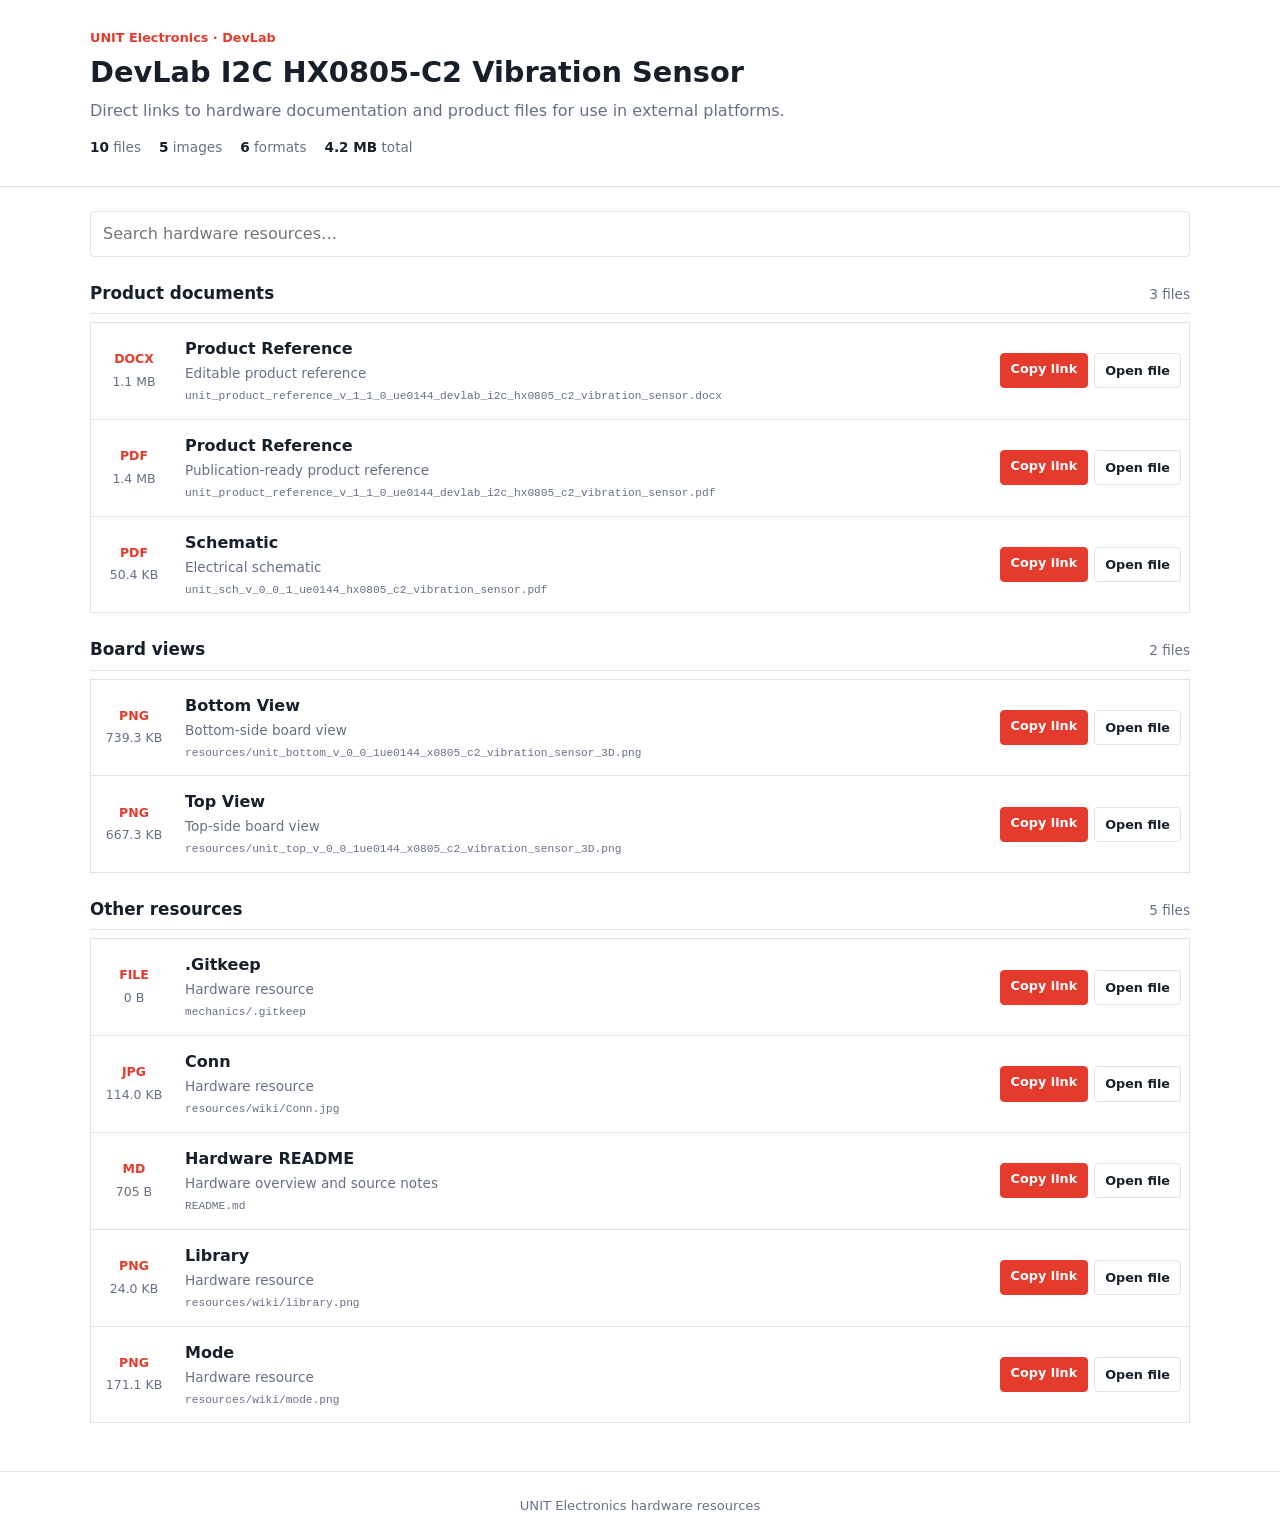
==== commit 9d5586d8: "Auto-update hardware documentation" ====
--- a/docs/hardware/index.html
+++ b/docs/hardware/index.html
@@ -139,10 +139,10 @@
       <h1>DevLab I2C HX0805-C2 Vibration Sensor</h1>
       <p class="subtitle">Direct links to hardware documentation and product files for use in external platforms.</p>
       <div class="summary" aria-label="Resource summary">
-        <span><strong>12</strong> files</span>
-        <span><strong>7</strong> images</span>
+        <span><strong>10</strong> files</span>
+        <span><strong>5</strong> images</span>
         <span><strong>6</strong> formats</span>
-        <span><strong>4.3 MB</strong> total</span>
+        <span><strong>4.2 MB</strong> total</span>
       </div>
     </div>
   </header>
@@ -210,25 +210,9 @@
       <section class="resource-section">
         <div class="section-heading">
           <h2>Board views</h2>
-          <span>4 files</span>
+          <span>2 files</span>
         </div>
         <div class="resource-list">
-        <article class="resource-item" data-search="bottom view resources/unit_bottom_v_0_0_1ue0144_x0805_c2_vibration_sensor_2d.png bottom-side board view">
-          <div class="file-meta">
-            <strong class="file-type">PNG</strong>
-            <span class="file-size">64.9 KB</span>
-          </div>
-          <div class="resource-details">
-            <h3>Bottom View</h3>
-            <p>Bottom-side board view</p>
-            <code title="resources/unit_bottom_v_0_0_1ue0144_x0805_c2_vibration_sensor_2D.png">resources/unit_bottom_v_0_0_1ue0144_x0805_c2_vibration_sensor_2D.png</code>
-          </div>
-          <div class="actions">
-            <button class="button primary copy-link" type="button" data-url="resources/unit_bottom_v_0_0_1ue0144_x0805_c2_vibration_sensor_2D.png">Copy link</button>
-            <a class="button" href="resources/unit_bottom_v_0_0_1ue0144_x0805_c2_vibration_sensor_2D.png" target="_blank" rel="noopener">Open file</a>
-          </div>
-        </article>
-
         <article class="resource-item" data-search="bottom view resources/unit_bottom_v_0_0_1ue0144_x0805_c2_vibration_sensor_3d.png bottom-side board view">
           <div class="file-meta">
             <strong class="file-type">PNG</strong>
@@ -242,22 +226,6 @@
           <div class="actions">
             <button class="button primary copy-link" type="button" data-url="resources/unit_bottom_v_0_0_1ue0144_x0805_c2_vibration_sensor_3D.png">Copy link</button>
             <a class="button" href="resources/unit_bottom_v_0_0_1ue0144_x0805_c2_vibration_sensor_3D.png" target="_blank" rel="noopener">Open file</a>
-          </div>
-        </article>
-
-        <article class="resource-item" data-search="top view resources/unit_top_v_0_0_1ue0144_x0805_c2_vibration_sensor_2d.png top-side board view">
-          <div class="file-meta">
-            <strong class="file-type">PNG</strong>
-            <span class="file-size">50.4 KB</span>
-          </div>
-          <div class="resource-details">
-            <h3>Top View</h3>
-            <p>Top-side board view</p>
-            <code title="resources/unit_top_v_0_0_1ue0144_x0805_c2_vibration_sensor_2D.png">resources/unit_top_v_0_0_1ue0144_x0805_c2_vibration_sensor_2D.png</code>
-          </div>
-          <div class="actions">
-            <button class="button primary copy-link" type="button" data-url="resources/unit_top_v_0_0_1ue0144_x0805_c2_vibration_sensor_2D.png">Copy link</button>
-            <a class="button" href="resources/unit_top_v_0_0_1ue0144_x0805_c2_vibration_sensor_2D.png" target="_blank" rel="noopener">Open file</a>
           </div>
         </article>
 
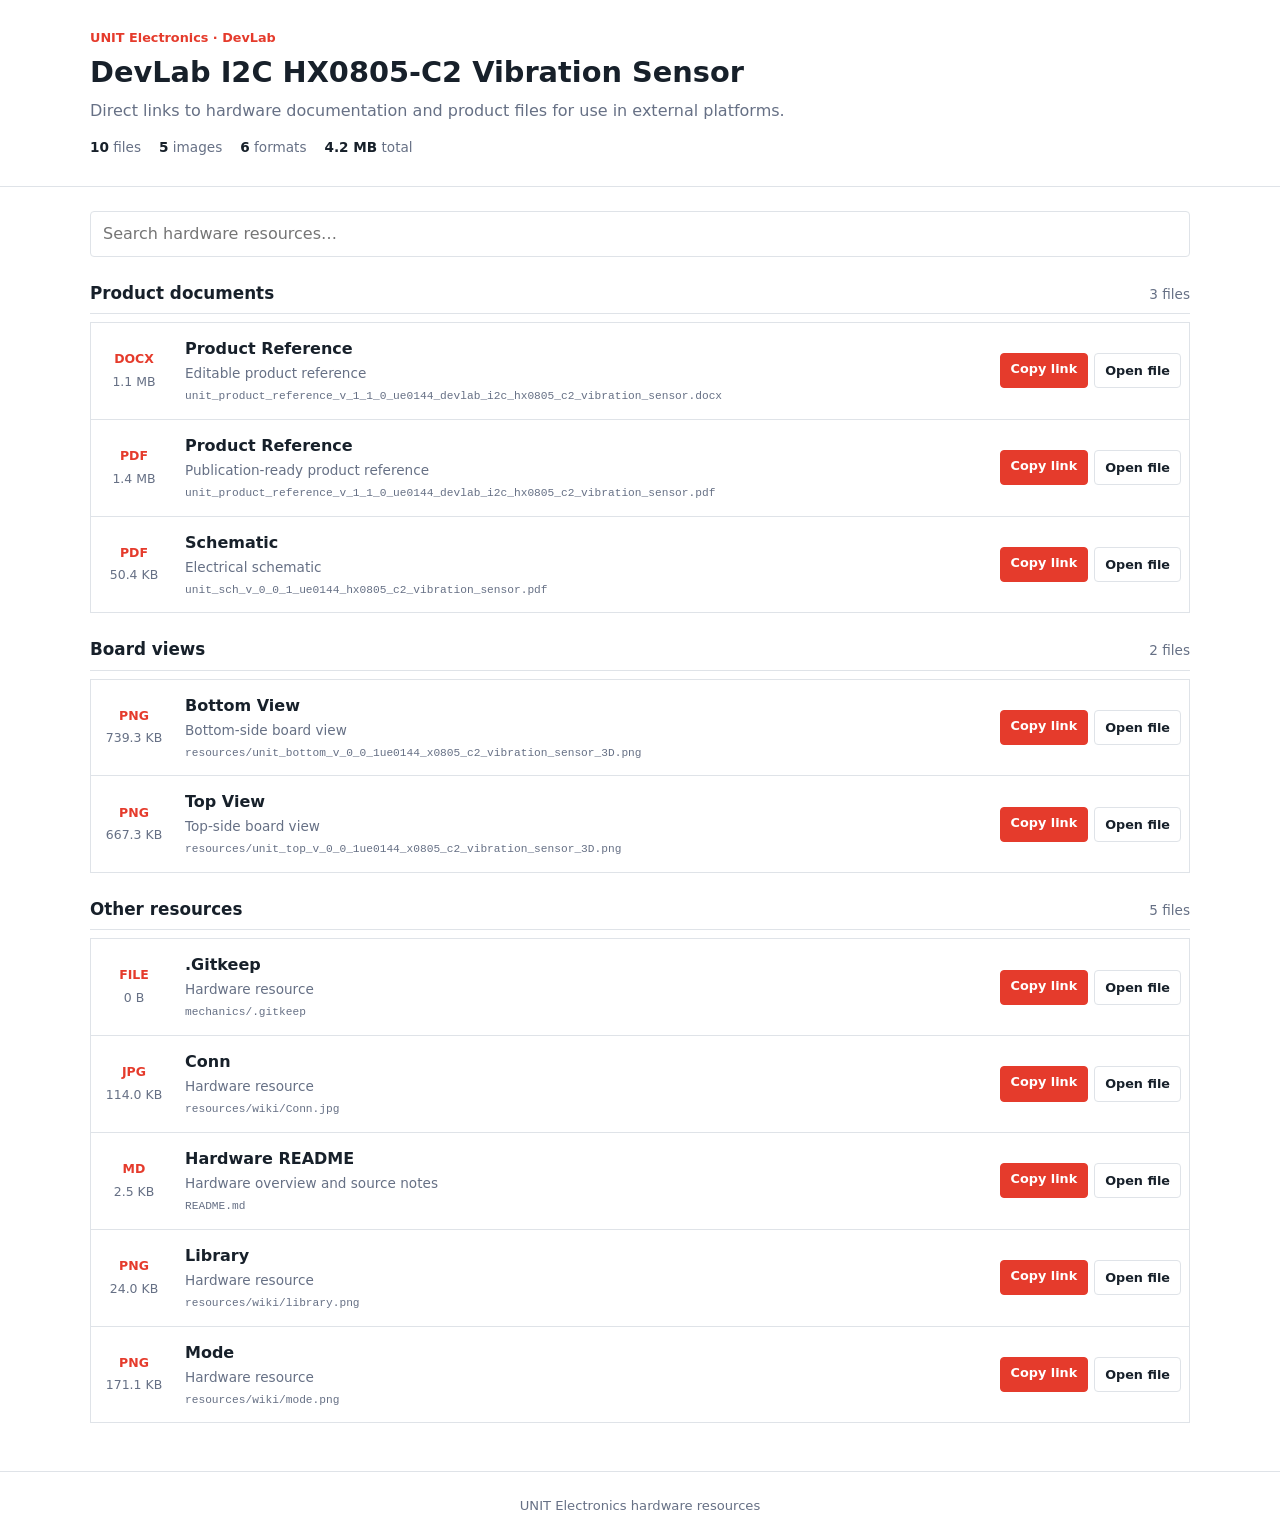
==== commit e4a336e2: "Auto-update hardware documentation" ====
--- a/docs/hardware/index.html
+++ b/docs/hardware/index.html
@@ -287,7 +287,7 @@
         <article class="resource-item" data-search="hardware readme readme.md hardware overview and source notes">
           <div class="file-meta">
             <strong class="file-type">MD</strong>
-            <span class="file-size">705 B</span>
+            <span class="file-size">2.5 KB</span>
           </div>
           <div class="resource-details">
             <h3>Hardware README</h3>
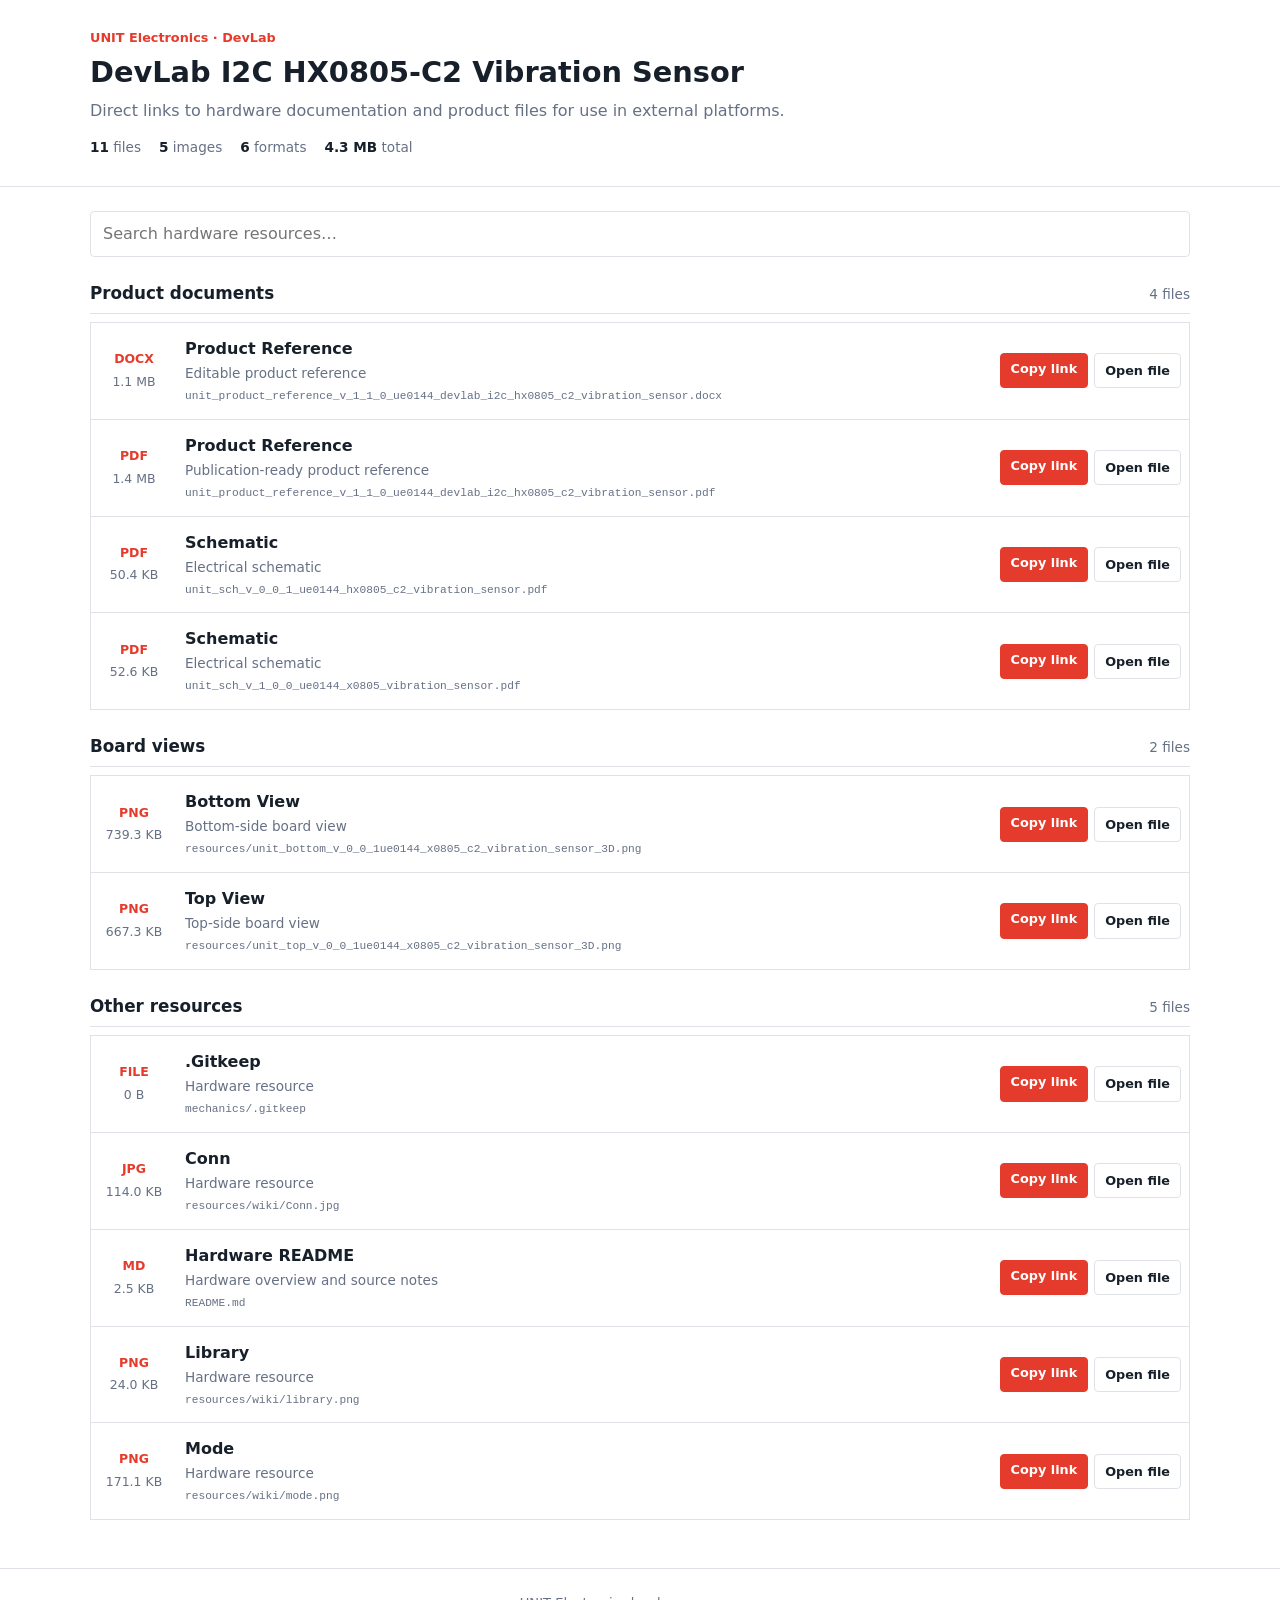
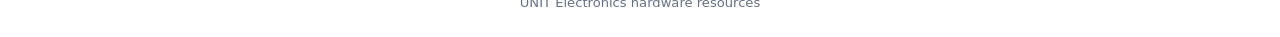
==== commit 5fb8c179: "Auto-update hardware documentation" ====
--- a/docs/hardware/index.html
+++ b/docs/hardware/index.html
@@ -139,10 +139,10 @@
       <h1>DevLab I2C HX0805-C2 Vibration Sensor</h1>
       <p class="subtitle">Direct links to hardware documentation and product files for use in external platforms.</p>
       <div class="summary" aria-label="Resource summary">
-        <span><strong>10</strong> files</span>
+        <span><strong>11</strong> files</span>
         <span><strong>5</strong> images</span>
         <span><strong>6</strong> formats</span>
-        <span><strong>4.2 MB</strong> total</span>
+        <span><strong>4.3 MB</strong> total</span>
       </div>
     </div>
   </header>
@@ -155,7 +155,7 @@
       <section class="resource-section">
         <div class="section-heading">
           <h2>Product documents</h2>
-          <span>3 files</span>
+          <span>4 files</span>
         </div>
         <div class="resource-list">
         <article class="resource-item" data-search="product reference unit_product_reference_v_1_1_0_ue0144_devlab_i2c_hx0805_c2_vibration_sensor.docx editable product reference">
@@ -203,6 +203,22 @@
           <div class="actions">
             <button class="button primary copy-link" type="button" data-url="unit_sch_v_0_0_1_ue0144_hx0805_c2_vibration_sensor.pdf">Copy link</button>
             <a class="button" href="unit_sch_v_0_0_1_ue0144_hx0805_c2_vibration_sensor.pdf" target="_blank" rel="noopener">Open file</a>
+          </div>
+        </article>
+
+        <article class="resource-item" data-search="schematic unit_sch_v_1_0_0_ue0144_x0805_vibration_sensor.pdf electrical schematic">
+          <div class="file-meta">
+            <strong class="file-type">PDF</strong>
+            <span class="file-size">52.6 KB</span>
+          </div>
+          <div class="resource-details">
+            <h3>Schematic</h3>
+            <p>Electrical schematic</p>
+            <code title="unit_sch_v_1_0_0_ue0144_x0805_vibration_sensor.pdf">unit_sch_v_1_0_0_ue0144_x0805_vibration_sensor.pdf</code>
+          </div>
+          <div class="actions">
+            <button class="button primary copy-link" type="button" data-url="unit_sch_v_1_0_0_ue0144_x0805_vibration_sensor.pdf">Copy link</button>
+            <a class="button" href="unit_sch_v_1_0_0_ue0144_x0805_vibration_sensor.pdf" target="_blank" rel="noopener">Open file</a>
           </div>
         </article>
         </div>
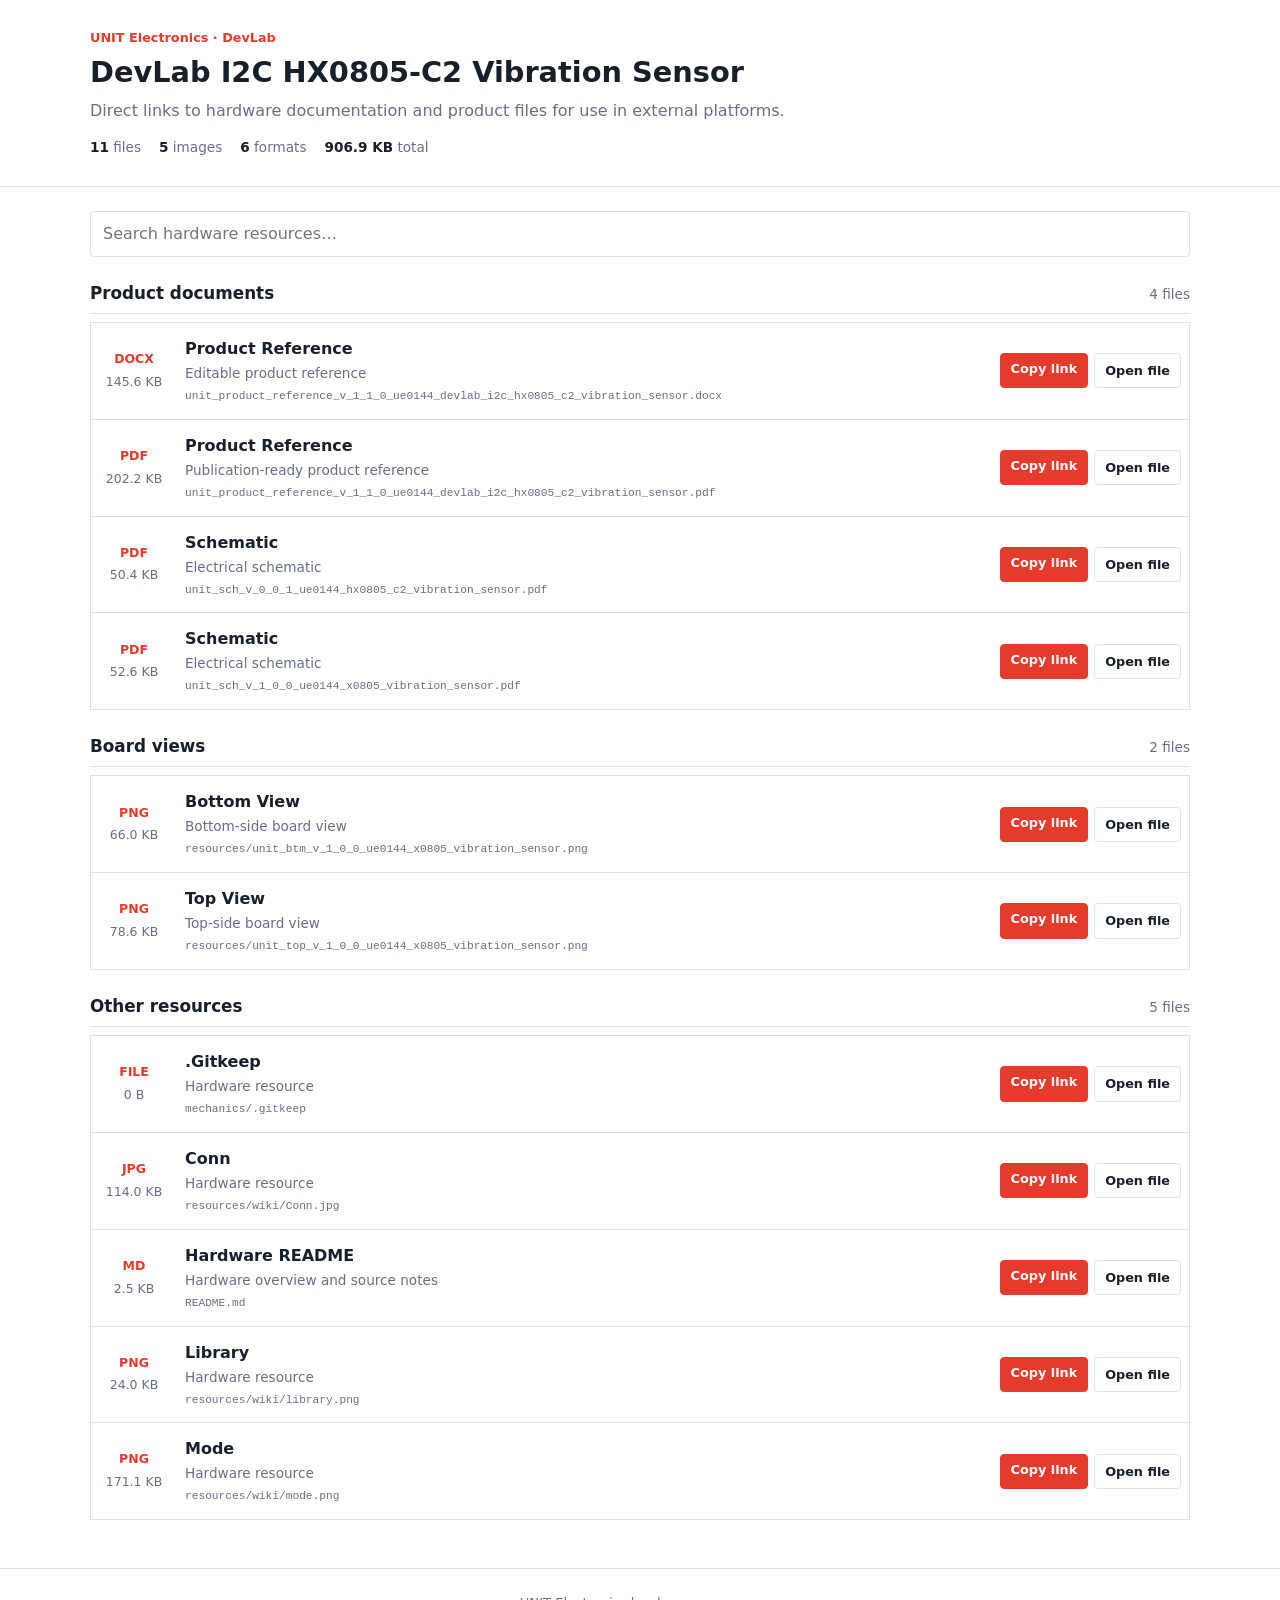
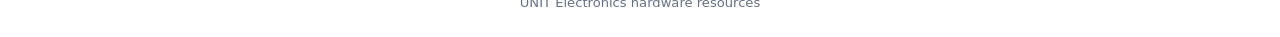
==== commit d1635a35: "Auto-update hardware documentation" ====
--- a/docs/hardware/index.html
+++ b/docs/hardware/index.html
@@ -142,7 +142,7 @@
         <span><strong>11</strong> files</span>
         <span><strong>5</strong> images</span>
         <span><strong>6</strong> formats</span>
-        <span><strong>4.3 MB</strong> total</span>
+        <span><strong>906.9 KB</strong> total</span>
       </div>
     </div>
   </header>
@@ -161,7 +161,7 @@
         <article class="resource-item" data-search="product reference unit_product_reference_v_1_1_0_ue0144_devlab_i2c_hx0805_c2_vibration_sensor.docx editable product reference">
           <div class="file-meta">
             <strong class="file-type">DOCX</strong>
-            <span class="file-size">1.1 MB</span>
+            <span class="file-size">145.6 KB</span>
           </div>
           <div class="resource-details">
             <h3>Product Reference</h3>
@@ -177,7 +177,7 @@
         <article class="resource-item" data-search="product reference unit_product_reference_v_1_1_0_ue0144_devlab_i2c_hx0805_c2_vibration_sensor.pdf publication-ready product reference">
           <div class="file-meta">
             <strong class="file-type">PDF</strong>
-            <span class="file-size">1.4 MB</span>
+            <span class="file-size">202.2 KB</span>
           </div>
           <div class="resource-details">
             <h3>Product Reference</h3>
@@ -229,35 +229,35 @@
           <span>2 files</span>
         </div>
         <div class="resource-list">
-        <article class="resource-item" data-search="bottom view resources/unit_bottom_v_0_0_1ue0144_x0805_c2_vibration_sensor_3d.png bottom-side board view">
+        <article class="resource-item" data-search="bottom view resources/unit_btm_v_1_0_0_ue0144_x0805_vibration_sensor.png bottom-side board view">
           <div class="file-meta">
             <strong class="file-type">PNG</strong>
-            <span class="file-size">739.3 KB</span>
+            <span class="file-size">66.0 KB</span>
           </div>
           <div class="resource-details">
             <h3>Bottom View</h3>
             <p>Bottom-side board view</p>
-            <code title="resources/unit_bottom_v_0_0_1ue0144_x0805_c2_vibration_sensor_3D.png">resources/unit_bottom_v_0_0_1ue0144_x0805_c2_vibration_sensor_3D.png</code>
-          </div>
-          <div class="actions">
-            <button class="button primary copy-link" type="button" data-url="resources/unit_bottom_v_0_0_1ue0144_x0805_c2_vibration_sensor_3D.png">Copy link</button>
-            <a class="button" href="resources/unit_bottom_v_0_0_1ue0144_x0805_c2_vibration_sensor_3D.png" target="_blank" rel="noopener">Open file</a>
-          </div>
-        </article>
-
-        <article class="resource-item" data-search="top view resources/unit_top_v_0_0_1ue0144_x0805_c2_vibration_sensor_3d.png top-side board view">
+            <code title="resources/unit_btm_v_1_0_0_ue0144_x0805_vibration_sensor.png">resources/unit_btm_v_1_0_0_ue0144_x0805_vibration_sensor.png</code>
+          </div>
+          <div class="actions">
+            <button class="button primary copy-link" type="button" data-url="resources/unit_btm_v_1_0_0_ue0144_x0805_vibration_sensor.png">Copy link</button>
+            <a class="button" href="resources/unit_btm_v_1_0_0_ue0144_x0805_vibration_sensor.png" target="_blank" rel="noopener">Open file</a>
+          </div>
+        </article>
+
+        <article class="resource-item" data-search="top view resources/unit_top_v_1_0_0_ue0144_x0805_vibration_sensor.png top-side board view">
           <div class="file-meta">
             <strong class="file-type">PNG</strong>
-            <span class="file-size">667.3 KB</span>
+            <span class="file-size">78.6 KB</span>
           </div>
           <div class="resource-details">
             <h3>Top View</h3>
             <p>Top-side board view</p>
-            <code title="resources/unit_top_v_0_0_1ue0144_x0805_c2_vibration_sensor_3D.png">resources/unit_top_v_0_0_1ue0144_x0805_c2_vibration_sensor_3D.png</code>
-          </div>
-          <div class="actions">
-            <button class="button primary copy-link" type="button" data-url="resources/unit_top_v_0_0_1ue0144_x0805_c2_vibration_sensor_3D.png">Copy link</button>
-            <a class="button" href="resources/unit_top_v_0_0_1ue0144_x0805_c2_vibration_sensor_3D.png" target="_blank" rel="noopener">Open file</a>
+            <code title="resources/unit_top_v_1_0_0_ue0144_x0805_vibration_sensor.png">resources/unit_top_v_1_0_0_ue0144_x0805_vibration_sensor.png</code>
+          </div>
+          <div class="actions">
+            <button class="button primary copy-link" type="button" data-url="resources/unit_top_v_1_0_0_ue0144_x0805_vibration_sensor.png">Copy link</button>
+            <a class="button" href="resources/unit_top_v_1_0_0_ue0144_x0805_vibration_sensor.png" target="_blank" rel="noopener">Open file</a>
           </div>
         </article>
         </div>
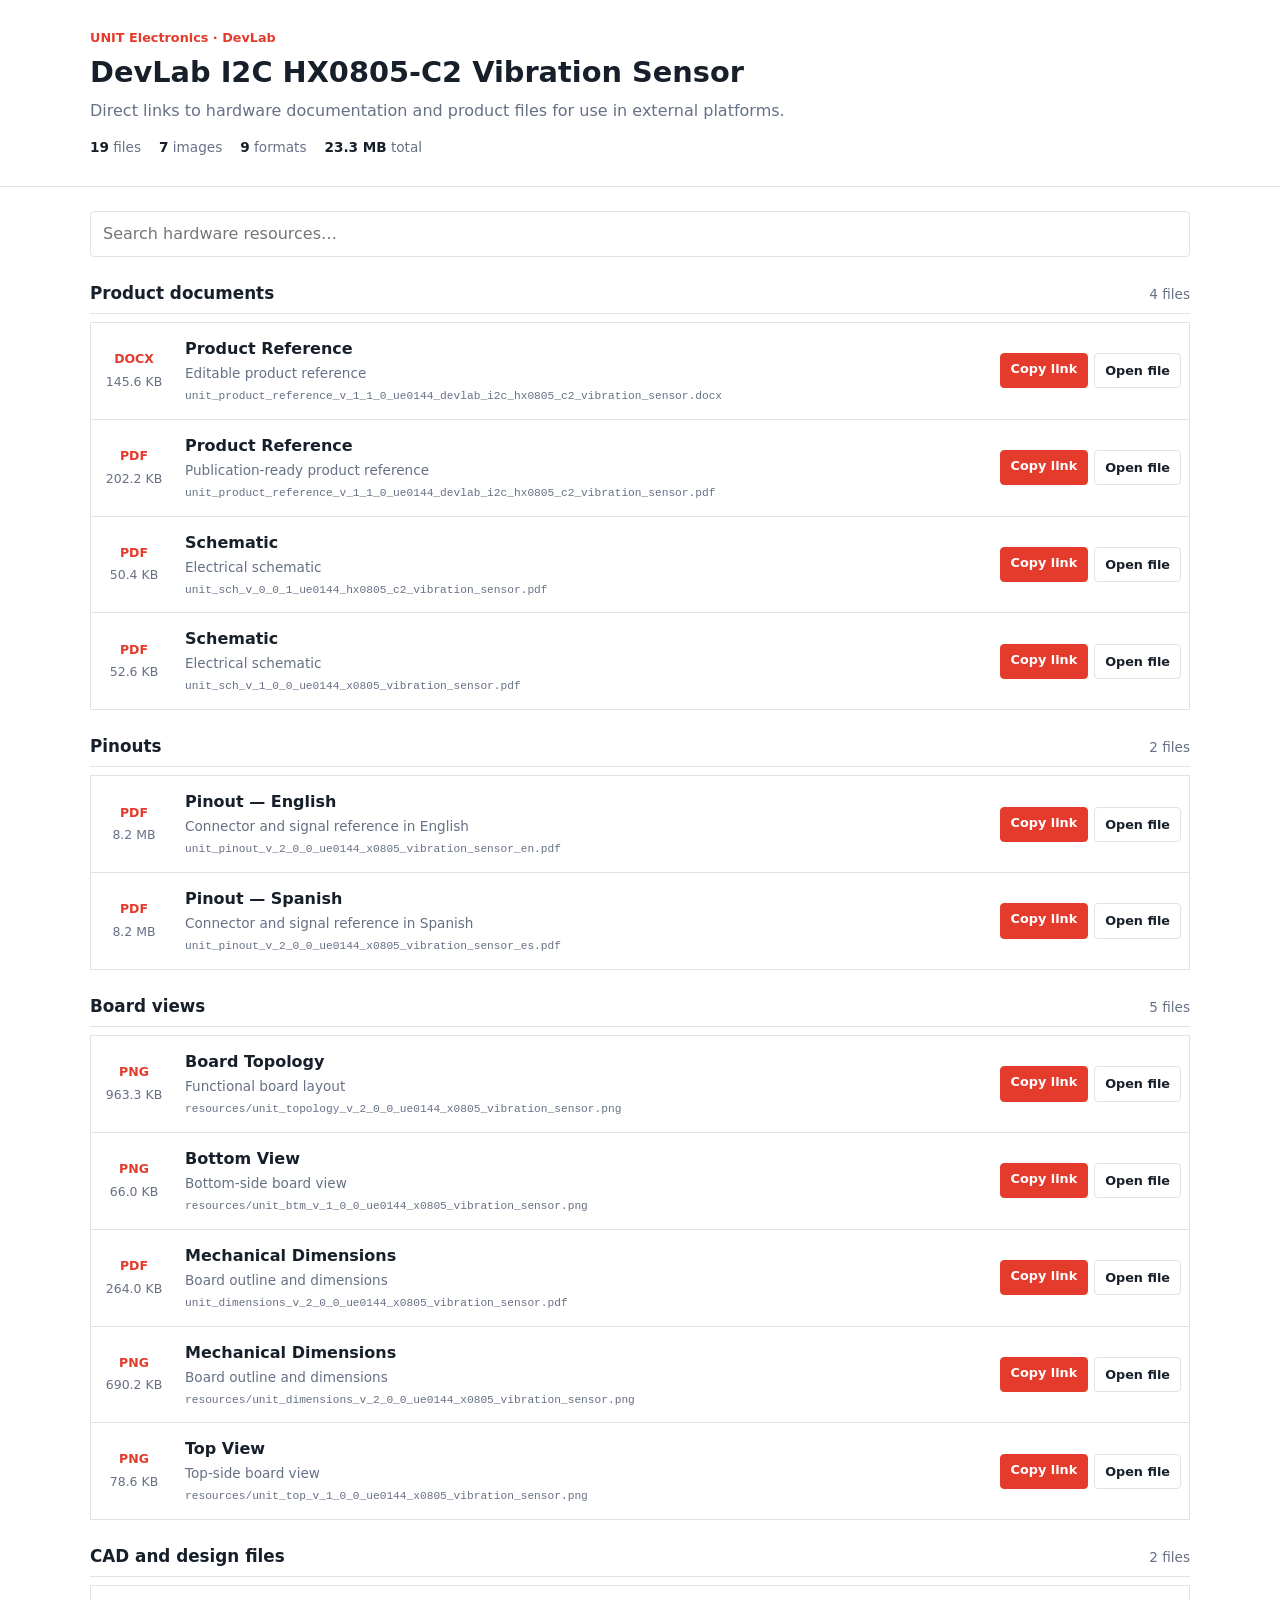
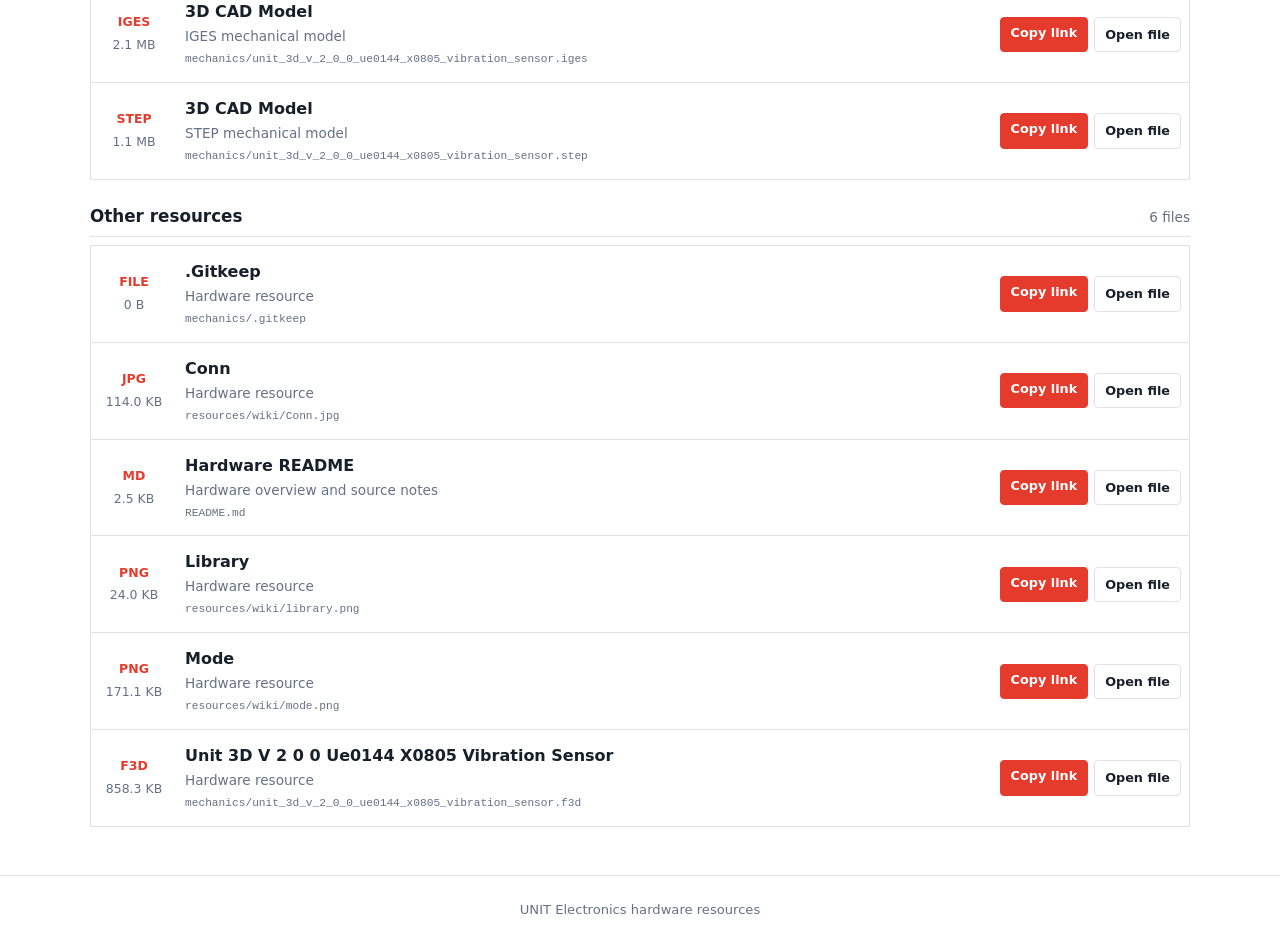
==== commit 0931992a: "Auto-update hardware documentation" ====
--- a/docs/hardware/index.html
+++ b/docs/hardware/index.html
@@ -139,10 +139,10 @@
       <h1>DevLab I2C HX0805-C2 Vibration Sensor</h1>
       <p class="subtitle">Direct links to hardware documentation and product files for use in external platforms.</p>
       <div class="summary" aria-label="Resource summary">
-        <span><strong>11</strong> files</span>
-        <span><strong>5</strong> images</span>
-        <span><strong>6</strong> formats</span>
-        <span><strong>906.9 KB</strong> total</span>
+        <span><strong>19</strong> files</span>
+        <span><strong>7</strong> images</span>
+        <span><strong>9</strong> formats</span>
+        <span><strong>23.3 MB</strong> total</span>
       </div>
     </div>
   </header>
@@ -225,10 +225,65 @@
       </section>
       <section class="resource-section">
         <div class="section-heading">
+          <h2>Pinouts</h2>
+          <span>2 files</span>
+        </div>
+        <div class="resource-list">
+        <article class="resource-item" data-search="pinout — english unit_pinout_v_2_0_0_ue0144_x0805_vibration_sensor_en.pdf connector and signal reference in english">
+          <div class="file-meta">
+            <strong class="file-type">PDF</strong>
+            <span class="file-size">8.2 MB</span>
+          </div>
+          <div class="resource-details">
+            <h3>Pinout — English</h3>
+            <p>Connector and signal reference in English</p>
+            <code title="unit_pinout_v_2_0_0_ue0144_x0805_vibration_sensor_en.pdf">unit_pinout_v_2_0_0_ue0144_x0805_vibration_sensor_en.pdf</code>
+          </div>
+          <div class="actions">
+            <button class="button primary copy-link" type="button" data-url="unit_pinout_v_2_0_0_ue0144_x0805_vibration_sensor_en.pdf">Copy link</button>
+            <a class="button" href="unit_pinout_v_2_0_0_ue0144_x0805_vibration_sensor_en.pdf" target="_blank" rel="noopener">Open file</a>
+          </div>
+        </article>
+
+        <article class="resource-item" data-search="pinout — spanish unit_pinout_v_2_0_0_ue0144_x0805_vibration_sensor_es.pdf connector and signal reference in spanish">
+          <div class="file-meta">
+            <strong class="file-type">PDF</strong>
+            <span class="file-size">8.2 MB</span>
+          </div>
+          <div class="resource-details">
+            <h3>Pinout — Spanish</h3>
+            <p>Connector and signal reference in Spanish</p>
+            <code title="unit_pinout_v_2_0_0_ue0144_x0805_vibration_sensor_es.pdf">unit_pinout_v_2_0_0_ue0144_x0805_vibration_sensor_es.pdf</code>
+          </div>
+          <div class="actions">
+            <button class="button primary copy-link" type="button" data-url="unit_pinout_v_2_0_0_ue0144_x0805_vibration_sensor_es.pdf">Copy link</button>
+            <a class="button" href="unit_pinout_v_2_0_0_ue0144_x0805_vibration_sensor_es.pdf" target="_blank" rel="noopener">Open file</a>
+          </div>
+        </article>
+        </div>
+      </section>
+      <section class="resource-section">
+        <div class="section-heading">
           <h2>Board views</h2>
-          <span>2 files</span>
+          <span>5 files</span>
         </div>
         <div class="resource-list">
+        <article class="resource-item" data-search="board topology resources/unit_topology_v_2_0_0_ue0144_x0805_vibration_sensor.png functional board layout">
+          <div class="file-meta">
+            <strong class="file-type">PNG</strong>
+            <span class="file-size">963.3 KB</span>
+          </div>
+          <div class="resource-details">
+            <h3>Board Topology</h3>
+            <p>Functional board layout</p>
+            <code title="resources/unit_topology_v_2_0_0_ue0144_x0805_vibration_sensor.png">resources/unit_topology_v_2_0_0_ue0144_x0805_vibration_sensor.png</code>
+          </div>
+          <div class="actions">
+            <button class="button primary copy-link" type="button" data-url="resources/unit_topology_v_2_0_0_ue0144_x0805_vibration_sensor.png">Copy link</button>
+            <a class="button" href="resources/unit_topology_v_2_0_0_ue0144_x0805_vibration_sensor.png" target="_blank" rel="noopener">Open file</a>
+          </div>
+        </article>
+
         <article class="resource-item" data-search="bottom view resources/unit_btm_v_1_0_0_ue0144_x0805_vibration_sensor.png bottom-side board view">
           <div class="file-meta">
             <strong class="file-type">PNG</strong>
@@ -245,6 +300,38 @@
           </div>
         </article>
 
+        <article class="resource-item" data-search="mechanical dimensions unit_dimensions_v_2_0_0_ue0144_x0805_vibration_sensor.pdf board outline and dimensions">
+          <div class="file-meta">
+            <strong class="file-type">PDF</strong>
+            <span class="file-size">264.0 KB</span>
+          </div>
+          <div class="resource-details">
+            <h3>Mechanical Dimensions</h3>
+            <p>Board outline and dimensions</p>
+            <code title="unit_dimensions_v_2_0_0_ue0144_x0805_vibration_sensor.pdf">unit_dimensions_v_2_0_0_ue0144_x0805_vibration_sensor.pdf</code>
+          </div>
+          <div class="actions">
+            <button class="button primary copy-link" type="button" data-url="unit_dimensions_v_2_0_0_ue0144_x0805_vibration_sensor.pdf">Copy link</button>
+            <a class="button" href="unit_dimensions_v_2_0_0_ue0144_x0805_vibration_sensor.pdf" target="_blank" rel="noopener">Open file</a>
+          </div>
+        </article>
+
+        <article class="resource-item" data-search="mechanical dimensions resources/unit_dimensions_v_2_0_0_ue0144_x0805_vibration_sensor.png board outline and dimensions">
+          <div class="file-meta">
+            <strong class="file-type">PNG</strong>
+            <span class="file-size">690.2 KB</span>
+          </div>
+          <div class="resource-details">
+            <h3>Mechanical Dimensions</h3>
+            <p>Board outline and dimensions</p>
+            <code title="resources/unit_dimensions_v_2_0_0_ue0144_x0805_vibration_sensor.png">resources/unit_dimensions_v_2_0_0_ue0144_x0805_vibration_sensor.png</code>
+          </div>
+          <div class="actions">
+            <button class="button primary copy-link" type="button" data-url="resources/unit_dimensions_v_2_0_0_ue0144_x0805_vibration_sensor.png">Copy link</button>
+            <a class="button" href="resources/unit_dimensions_v_2_0_0_ue0144_x0805_vibration_sensor.png" target="_blank" rel="noopener">Open file</a>
+          </div>
+        </article>
+
         <article class="resource-item" data-search="top view resources/unit_top_v_1_0_0_ue0144_x0805_vibration_sensor.png top-side board view">
           <div class="file-meta">
             <strong class="file-type">PNG</strong>
@@ -258,6 +345,45 @@
           <div class="actions">
             <button class="button primary copy-link" type="button" data-url="resources/unit_top_v_1_0_0_ue0144_x0805_vibration_sensor.png">Copy link</button>
             <a class="button" href="resources/unit_top_v_1_0_0_ue0144_x0805_vibration_sensor.png" target="_blank" rel="noopener">Open file</a>
+          </div>
+        </article>
+        </div>
+      </section>
+      <section class="resource-section">
+        <div class="section-heading">
+          <h2>CAD and design files</h2>
+          <span>2 files</span>
+        </div>
+        <div class="resource-list">
+        <article class="resource-item" data-search="3d cad model mechanics/unit_3d_v_2_0_0_ue0144_x0805_vibration_sensor.iges iges mechanical model">
+          <div class="file-meta">
+            <strong class="file-type">IGES</strong>
+            <span class="file-size">2.1 MB</span>
+          </div>
+          <div class="resource-details">
+            <h3>3D CAD Model</h3>
+            <p>IGES mechanical model</p>
+            <code title="mechanics/unit_3d_v_2_0_0_ue0144_x0805_vibration_sensor.iges">mechanics/unit_3d_v_2_0_0_ue0144_x0805_vibration_sensor.iges</code>
+          </div>
+          <div class="actions">
+            <button class="button primary copy-link" type="button" data-url="mechanics/unit_3d_v_2_0_0_ue0144_x0805_vibration_sensor.iges">Copy link</button>
+            <a class="button" href="mechanics/unit_3d_v_2_0_0_ue0144_x0805_vibration_sensor.iges" target="_blank" rel="noopener">Open file</a>
+          </div>
+        </article>
+
+        <article class="resource-item" data-search="3d cad model mechanics/unit_3d_v_2_0_0_ue0144_x0805_vibration_sensor.step step mechanical model">
+          <div class="file-meta">
+            <strong class="file-type">STEP</strong>
+            <span class="file-size">1.1 MB</span>
+          </div>
+          <div class="resource-details">
+            <h3>3D CAD Model</h3>
+            <p>STEP mechanical model</p>
+            <code title="mechanics/unit_3d_v_2_0_0_ue0144_x0805_vibration_sensor.step">mechanics/unit_3d_v_2_0_0_ue0144_x0805_vibration_sensor.step</code>
+          </div>
+          <div class="actions">
+            <button class="button primary copy-link" type="button" data-url="mechanics/unit_3d_v_2_0_0_ue0144_x0805_vibration_sensor.step">Copy link</button>
+            <a class="button" href="mechanics/unit_3d_v_2_0_0_ue0144_x0805_vibration_sensor.step" target="_blank" rel="noopener">Open file</a>
           </div>
         </article>
         </div>
@@ -265,7 +391,7 @@
       <section class="resource-section">
         <div class="section-heading">
           <h2>Other resources</h2>
-          <span>5 files</span>
+          <span>6 files</span>
         </div>
         <div class="resource-list">
         <article class="resource-item" data-search=".gitkeep mechanics/.gitkeep hardware resource">
@@ -345,6 +471,22 @@
           <div class="actions">
             <button class="button primary copy-link" type="button" data-url="resources/wiki/mode.png">Copy link</button>
             <a class="button" href="resources/wiki/mode.png" target="_blank" rel="noopener">Open file</a>
+          </div>
+        </article>
+
+        <article class="resource-item" data-search="unit 3d v 2 0 0 ue0144 x0805 vibration sensor mechanics/unit_3d_v_2_0_0_ue0144_x0805_vibration_sensor.f3d hardware resource">
+          <div class="file-meta">
+            <strong class="file-type">F3D</strong>
+            <span class="file-size">858.3 KB</span>
+          </div>
+          <div class="resource-details">
+            <h3>Unit 3D V 2 0 0 Ue0144 X0805 Vibration Sensor</h3>
+            <p>Hardware resource</p>
+            <code title="mechanics/unit_3d_v_2_0_0_ue0144_x0805_vibration_sensor.f3d">mechanics/unit_3d_v_2_0_0_ue0144_x0805_vibration_sensor.f3d</code>
+          </div>
+          <div class="actions">
+            <button class="button primary copy-link" type="button" data-url="mechanics/unit_3d_v_2_0_0_ue0144_x0805_vibration_sensor.f3d">Copy link</button>
+            <a class="button" href="mechanics/unit_3d_v_2_0_0_ue0144_x0805_vibration_sensor.f3d" target="_blank" rel="noopener">Open file</a>
           </div>
         </article>
         </div>
